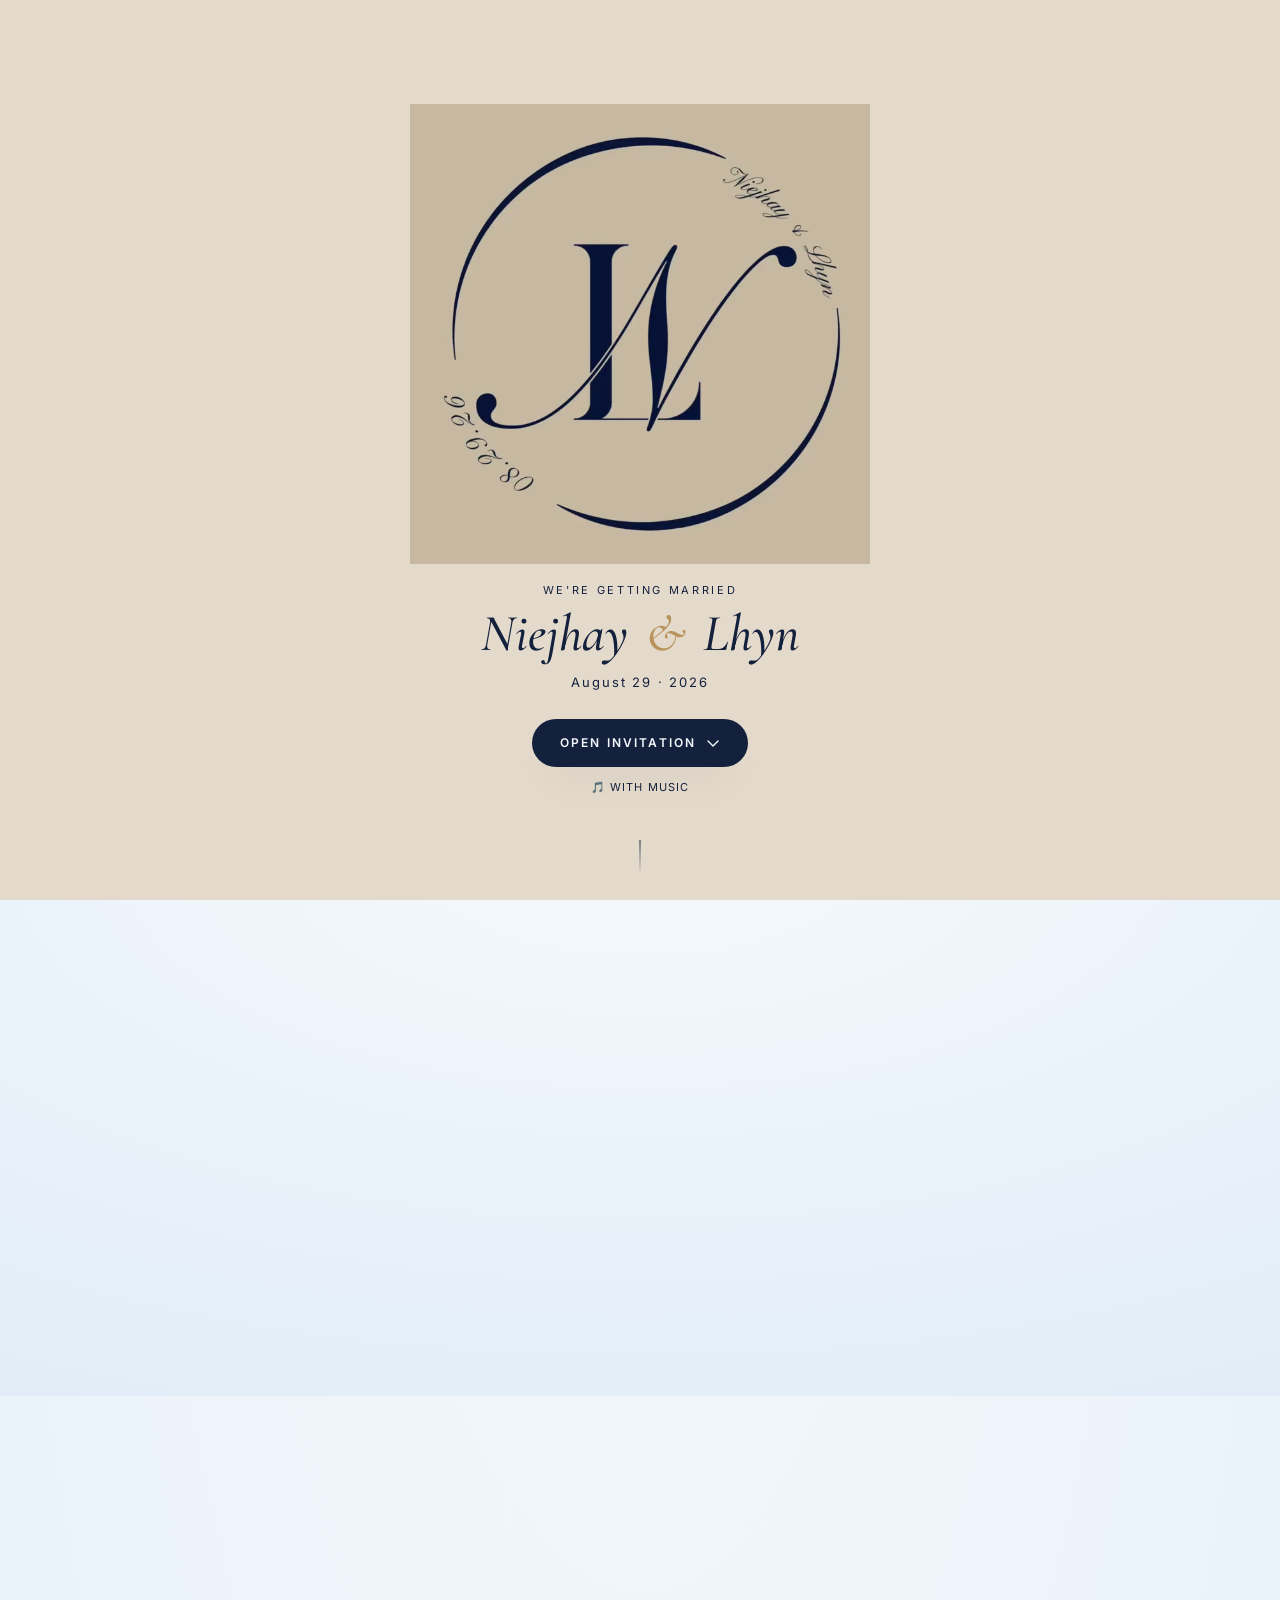
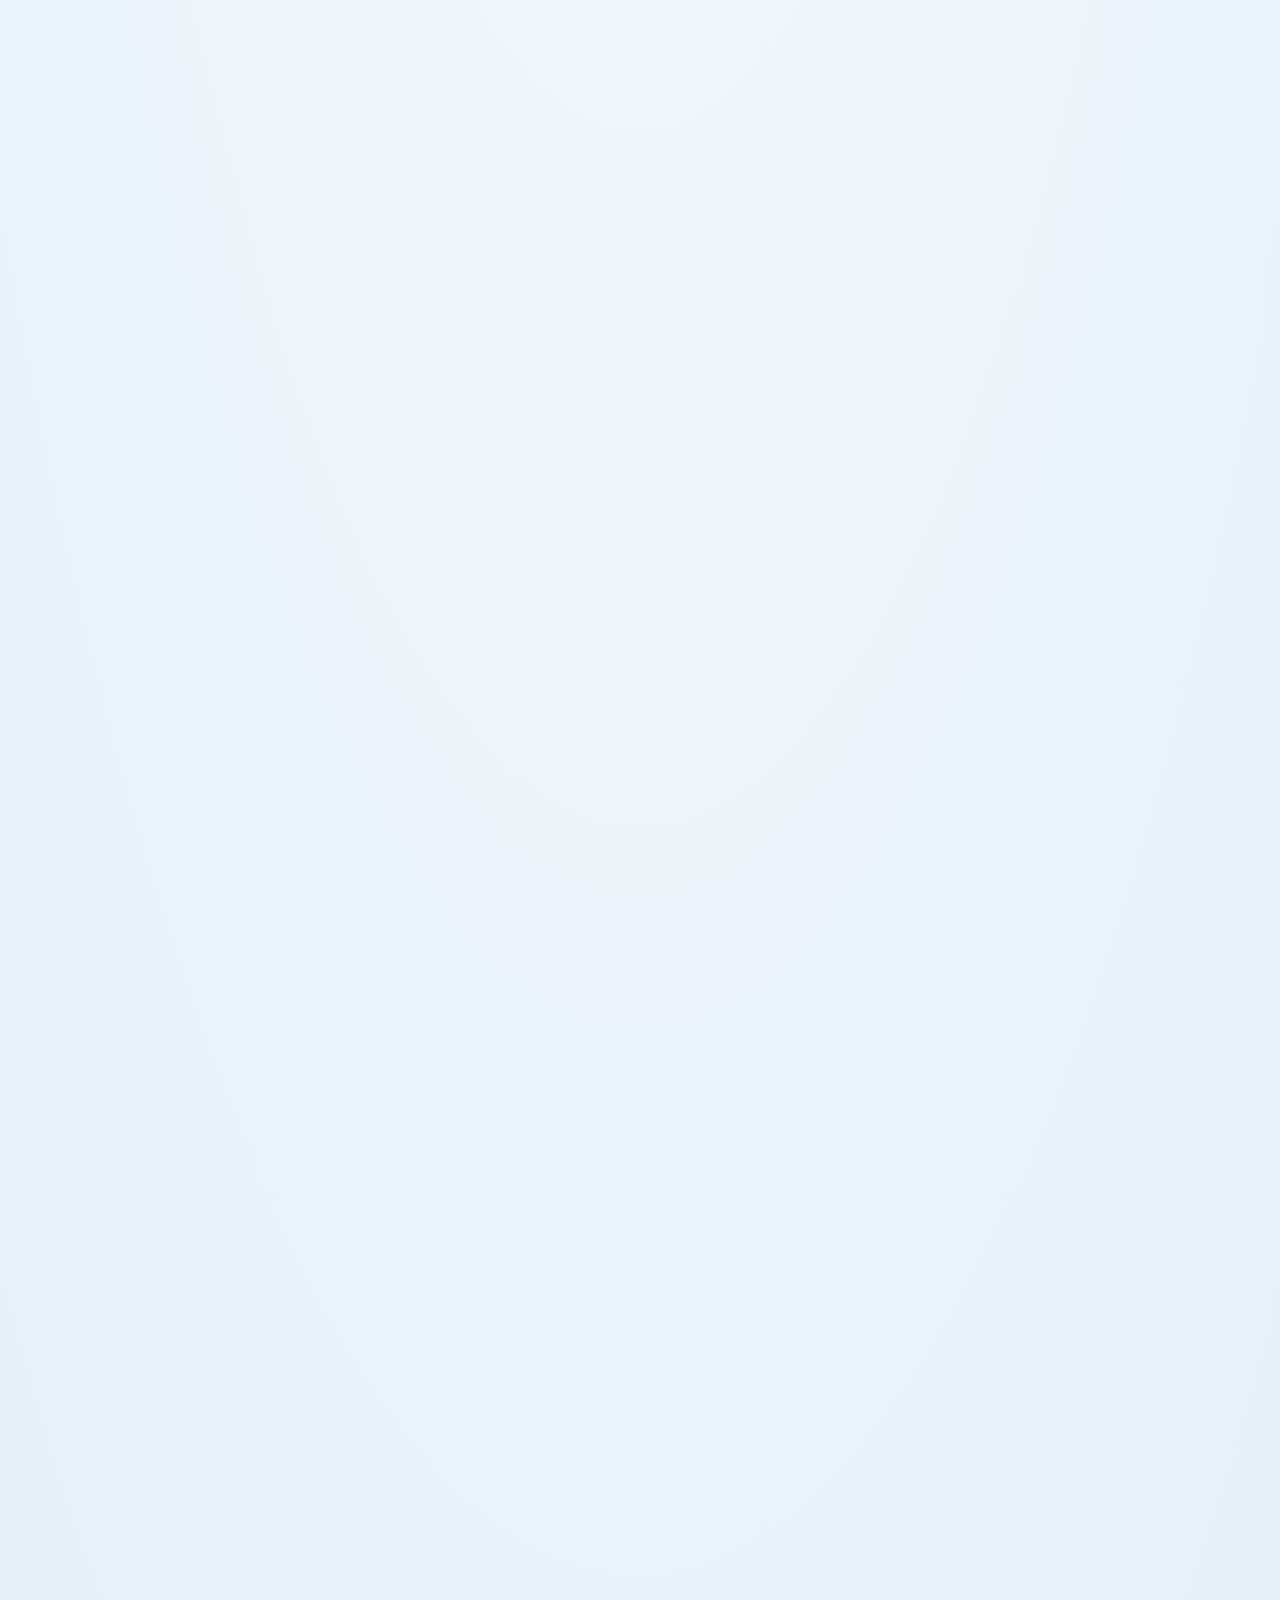
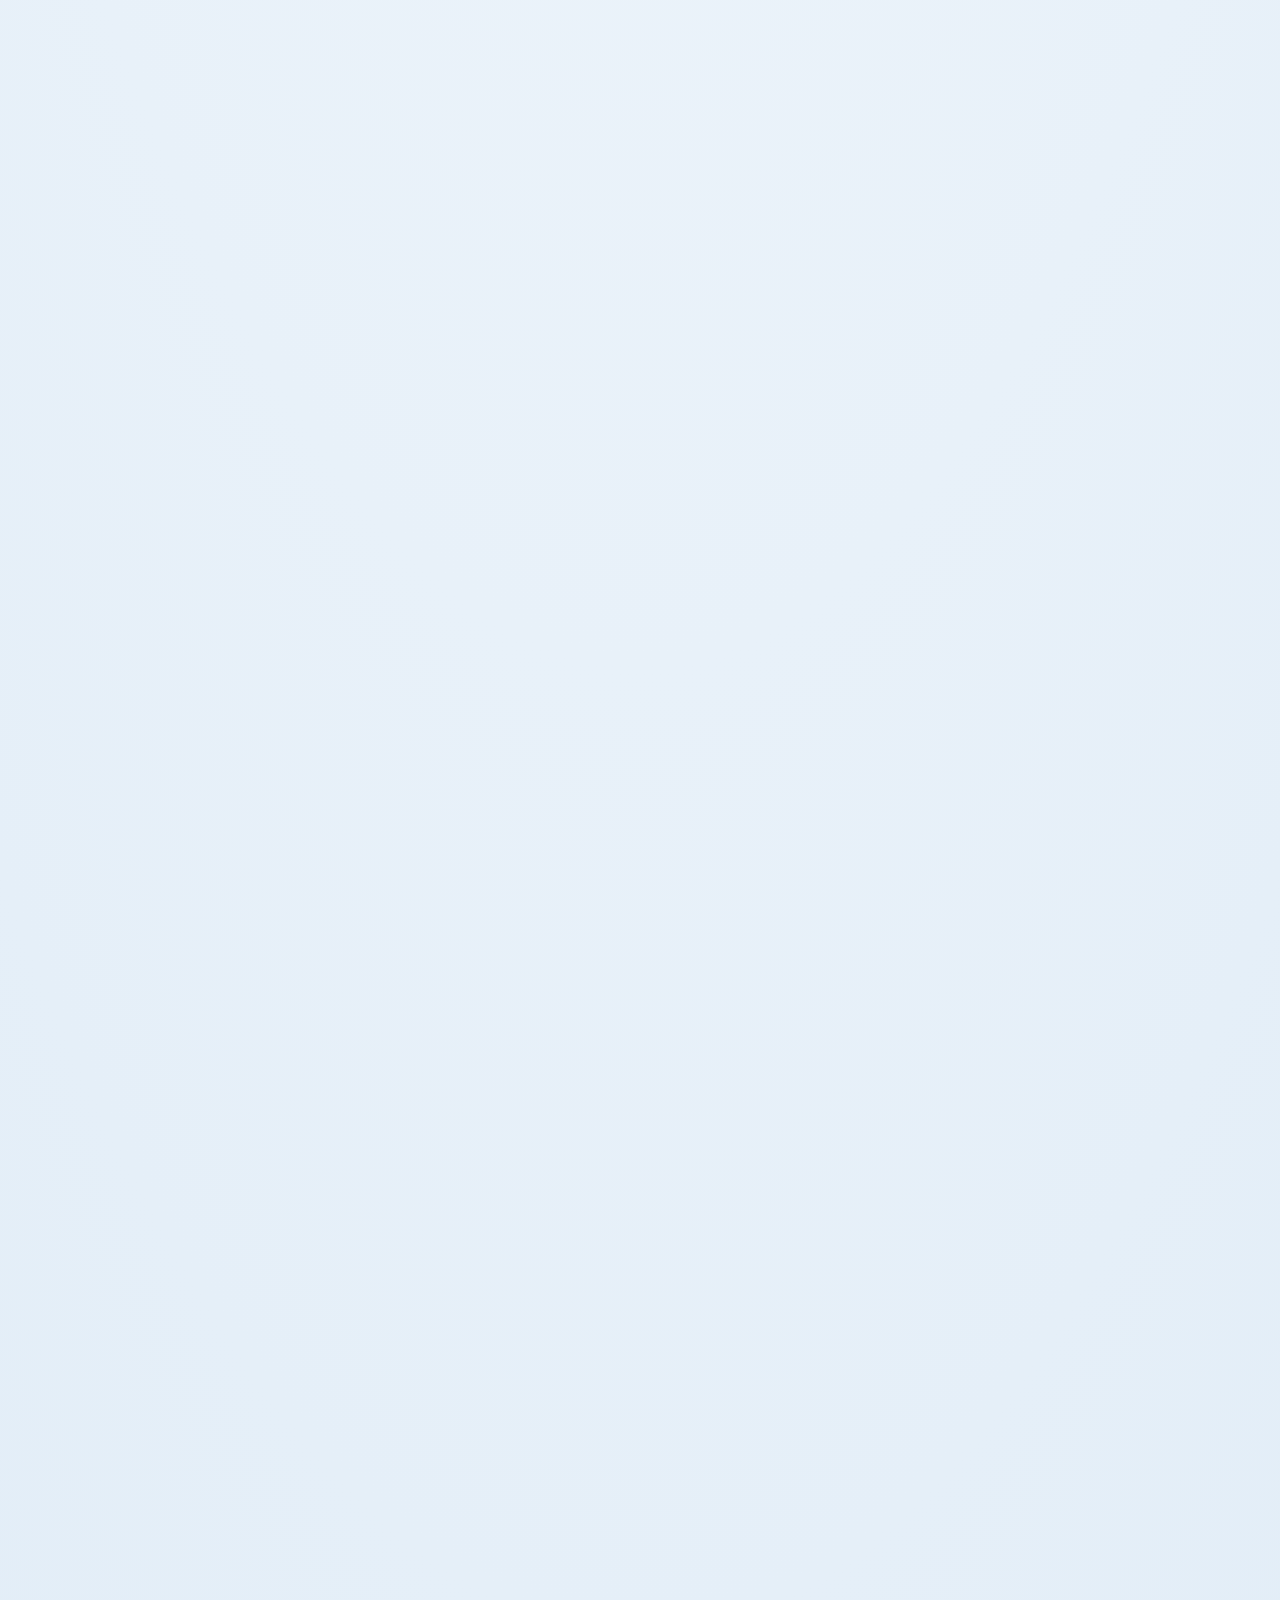
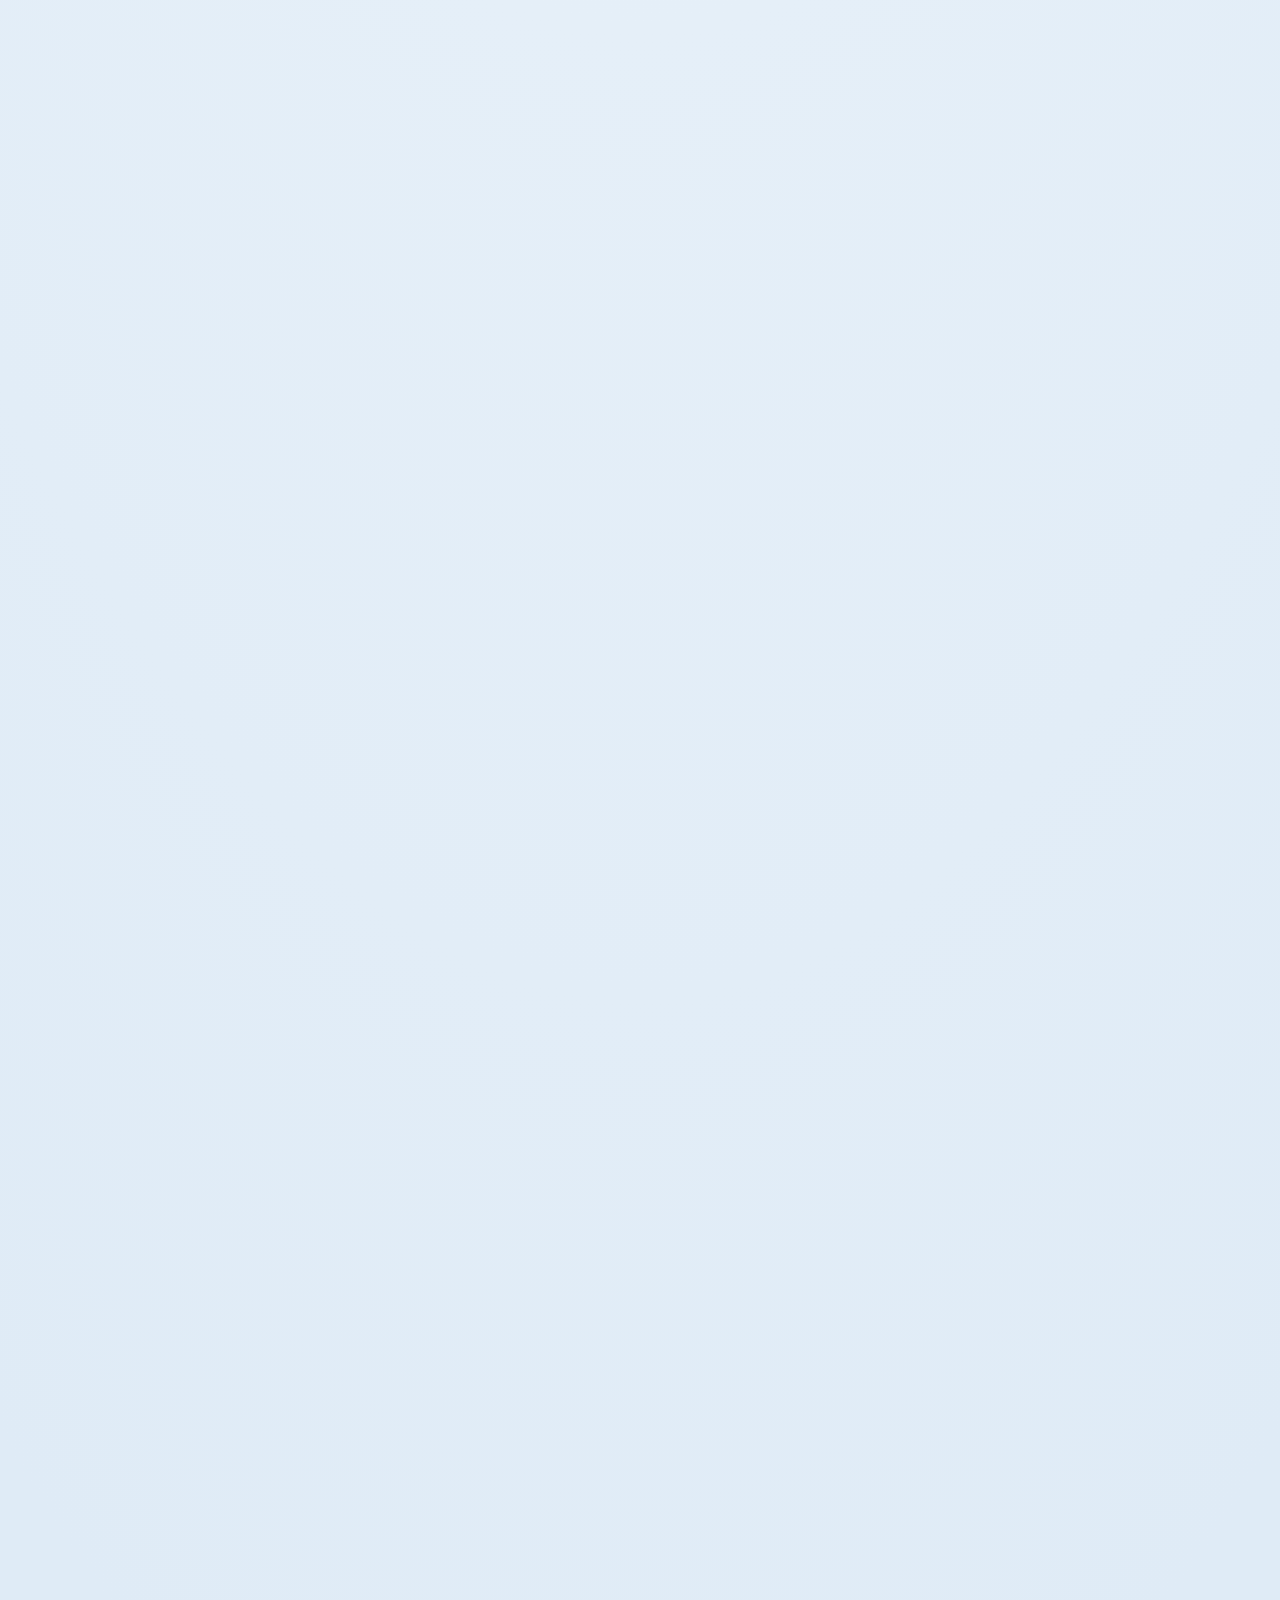
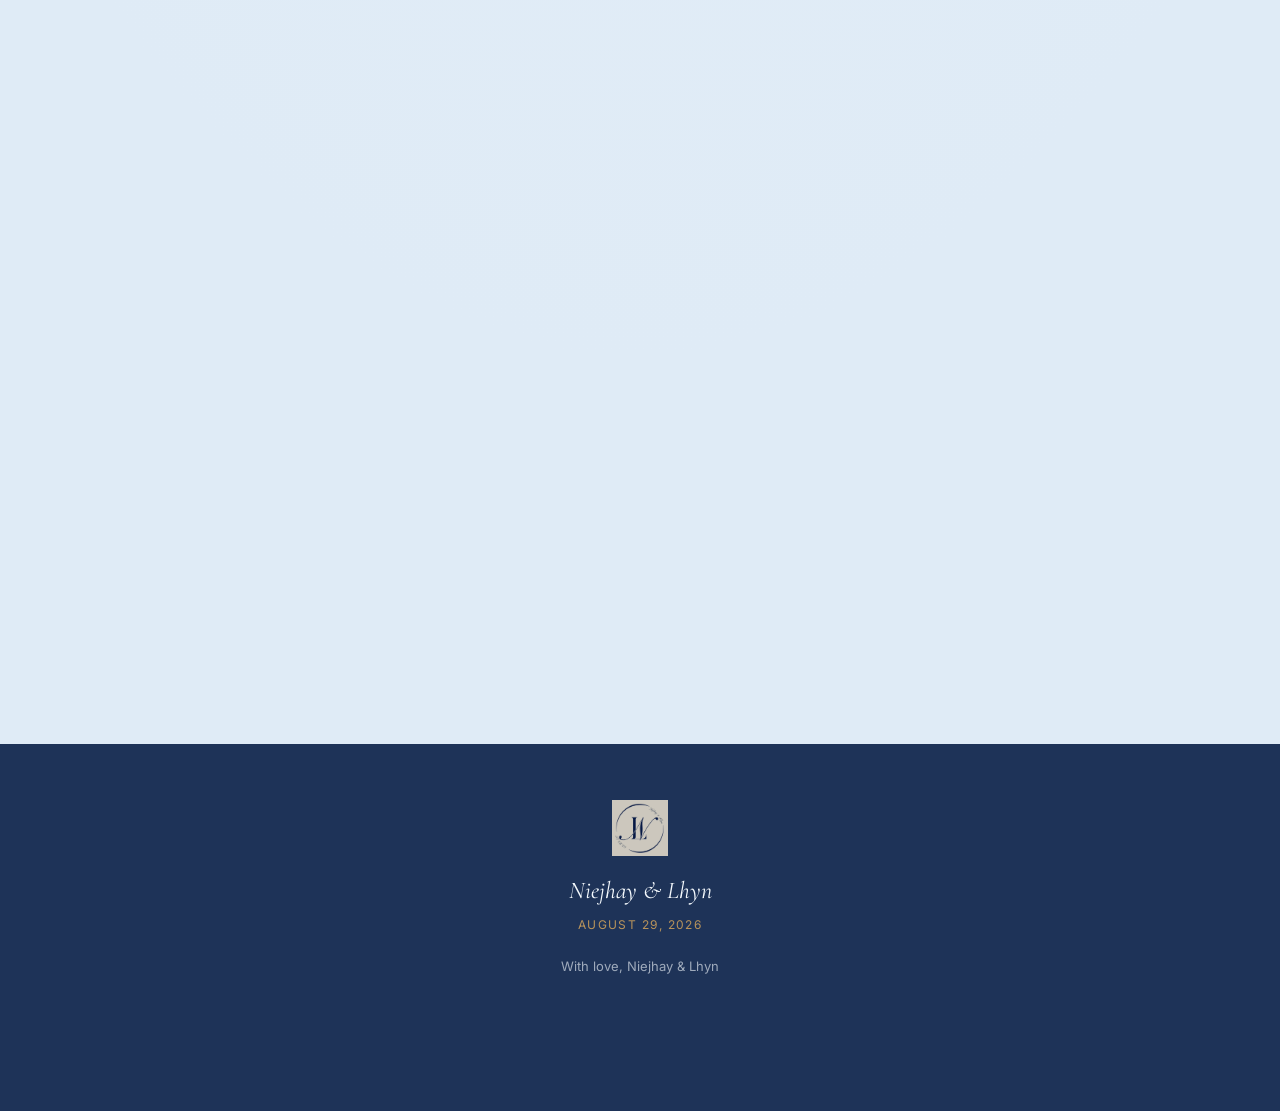
==== assets/index.html @ 785ad7b6 "Add files via upload" ====
<!DOCTYPE html>
<html lang="en">
<head>
<meta charset="UTF-8">
<meta name="viewport" content="width=device-width, initial-scale=1.0, viewport-fit=cover">
<title>Niejhay &amp; Lhyn | Wedding Invitation</title>
<meta name="description" content="Join Niejhay & Lhyn as they celebrate their wedding on August 29, 2026.">

<!-- Open Graph -->
<meta property="og:title" content="Niejhay & Lhyn | Wedding Invitation">
<meta property="og:description" content="Join Niejhay & Lhyn as they celebrate their wedding on August 29, 2026.">
<meta property="og:type" content="website">
<meta property="og:image" content="assets/couple-photo.jpg">
<meta name="theme-color" content="#14213D">

<link rel="preconnect" href="https://fonts.googleapis.com">
<link rel="preconnect" href="https://fonts.gstatic.com" crossorigin>
<link href="https://fonts.googleapis.com/css2?family=Cormorant+Garamond:ital,wght@0,400;0,500;0,600;1,400;1,500&family=Inter:wght@400;500;600&display=swap" rel="stylesheet">

<link rel="stylesheet" href="style.css">
</head>
<body>

<!-- ===================== SKIP LINK ===================== -->
<a class="skip-link" href="#invitation">Skip to invitation</a>

<!-- ===================== SCREEN 1 — CINEMATIC OPENING ===================== -->
<section id="opening" class="opening" aria-label="Wedding invitation opening">
  <div class="opening__stage">
    <video
      class="opening__video"
      autoplay
      muted
      loop
      playsinline
      preload="metadata"
      poster="assets/poster.jpg"
      aria-hidden="true">
      <source src="assets/wedding-video.mp4" type="video/mp4">
    </video>
  </div>

  <div class="opening__overlay">
    <p class="opening__eyebrow reveal-1">We're Getting Married</p>
    <h1 class="opening__names reveal-2">Niejhay <span class="amp">&amp;</span> Lhyn</h1>
    <p class="opening__date reveal-3">August 29 · 2026</p>

    <button id="openBtn" class="opening__btn" type="button">
      <span>Open Invitation</span>
      <svg width="14" height="14" viewBox="0 0 14 14" fill="none" aria-hidden="true"><path d="M2 5L7 10L12 5" stroke="currentColor" stroke-width="1.4" stroke-linecap="round" stroke-linejoin="round"/></svg>
    </button>
    <p class="opening__sound-note">🎵 with music</p>
  </div>

  <div class="opening__hint" aria-hidden="true">
    <span></span>
  </div>
</section>

<!-- ===================== BACKGROUND MUSIC ===================== -->
<audio id="bgMusic" loop preload="none">
  <source src="assets/background-music.mp3" type="audio/mpeg">
</audio>

<!-- ===================== MOBILE NAV ===================== -->
<header class="site-nav" id="siteNav">
  <a href="#top" class="site-nav__brand">
    <img src="assets/monogram.png" alt="" width="28" height="28">
    <span>N&nbsp;&amp;&nbsp;L</span>
  </a>

  <div class="site-nav__right">
    <button id="musicToggle" class="site-nav__music" type="button" aria-pressed="false" aria-label="Play background music">
      <svg class="icon-music-on" width="18" height="18" viewBox="0 0 24 24" fill="none" aria-hidden="true"><path d="M9 18V5l12-2v13" stroke="currentColor" stroke-width="1.6" stroke-linecap="round" stroke-linejoin="round"/><circle cx="6" cy="18" r="3" stroke="currentColor" stroke-width="1.6"/><circle cx="18" cy="16" r="3" stroke="currentColor" stroke-width="1.6"/></svg>
      <svg class="icon-music-off" width="18" height="18" viewBox="0 0 24 24" fill="none" aria-hidden="true"><path d="M9 18V5l12-2v13" stroke="currentColor" stroke-width="1.6" stroke-linecap="round" stroke-linejoin="round"/><circle cx="6" cy="18" r="3" stroke="currentColor" stroke-width="1.6"/><circle cx="18" cy="16" r="3" stroke="currentColor" stroke-width="1.6"/><line x1="3" y1="3" x2="21" y2="21" stroke="currentColor" stroke-width="1.6" stroke-linecap="round"/></svg>
    </button>

    <button id="menuBtn" class="site-nav__toggle" aria-expanded="false" aria-controls="navMenu" aria-label="Open menu">
      <span></span><span></span><span></span>
    </button>
  </div>

  <nav id="navMenu" class="site-nav__menu">
    <a href="#invitation" data-nav>Home</a>
    <a href="#story" data-nav>Our Story</a>
    <a href="#day" data-nav>The Day</a>
    <a href="#dresscode" data-nav>Dress Code</a>
    <a href="#rsvp" data-nav>RSVP</a>
  </nav>
</header>
<div id="navScrim" class="site-nav__scrim"></div>

<main id="top">

  <!-- ===================== SCREEN 2 — INVITATION HERO ===================== -->
  <section id="invitation" class="invite">
    <div class="invite__inner reveal-on-scroll">
      <p class="eyebrow">Together with our families</p>


      <div class="invite__parents">
        <p class="invite__parents-label">With the blessing of our parents</p>
        <p class="invite__parents-names">Mr. Leonardo B. Lintag &amp; Mrs. Carmelita A. Lintag</p>
        <p class="invite__parents-names">Mr. Oscar P. Manalansan ✞ &amp; Mrs. Florencia C. Manalansan</p>
      </div>

            <p class="invite__line">We joyfully invite you to celebrate our wedding</p>

      
      <div class="arc-divider" aria-hidden="true">
        <svg viewBox="0 0 200 40" preserveAspectRatio="none"><path d="M0 2 C 50 40, 150 40, 200 2" /></svg>
      </div>

      <p class="invite__date">August 29, 2026</p>
      <p class="invite__time">9:00 in the morning</p>
    </div>
  </section>

  <!-- ===================== SCREEN 3 — COUPLE PHOTO ===================== -->
  <section class="photo-section reveal-on-scroll">
    <figure class="photo-frame">
      <img src="assets/couple-photo.jpg" alt="Niejhay and Lhyn, the bride and groom, smiling together" loading="eager" width="1024" height="1025">
    </figure>
  </section>

  <!-- ===================== SCREEN 4 — COUNTDOWN ===================== -->
  <section class="countdown reveal-on-scroll" aria-label="Countdown to the wedding">
    <p class="eyebrow eyebrow--light">Counting Down to Forever</p>
    <div id="countdown" class="countdown__grid">
      <div class="countdown__cell"><span id="cd-days">00</span><small>Days</small></div>
      <div class="countdown__cell"><span id="cd-hours">00</span><small>Hours</small></div>
      <div class="countdown__cell"><span id="cd-mins">00</span><small>Minutes</small></div>
      <div class="countdown__cell"><span id="cd-secs">00</span><small>Seconds</small></div>
    </div>
    <p id="cd-today" class="countdown__today" hidden>Today is the day!</p>
  </section>

  <!-- ===================== THE DAY ===================== -->
  <section id="day" class="day reveal-on-scroll">
    <p class="eyebrow">The Day</p>
    <h2 class="section-title">Where to Be</h2>

    <div class="day__cards">
      <article class="day__card">
        <span class="day__tag">Wedding Ceremony</span>
        <p class="day__time">9 O'clock in the morning</p>
        <h3>Minor Basilica and Shrine Parish of Our Lady of the Rosary of Orani</h3>
        <p class="day__place">Orani, Bataan, Philippines</p>
        <a class="btn btn--outline" href="https://www.google.com/maps/search/?api=1&query=Minor+Basilica+and+Shrine+Parish+of+Our+Lady+of+the+Rosary+of+Orani%2C+Orani%2C+Bataan%2C+Philippines" target="_blank" rel="noopener">
          Get Directions
        </a>
      </article>

      <div class="day__connector" aria-hidden="true"><span></span></div>

      <article class="day__card">
        <span class="day__tag">Reception</span>
        <p class="day__time">Following the Ceremony</p>
        <h3>Coastal Grove Clubhouse</h3>
        <p class="day__place">Kaparangan, Orani, Bataan, Philippines</p>
        <a class="btn btn--outline" href="https://www.google.com/maps/search/?api=1&query=Clubhouse+Coastal+Grove%2C+Kaparangan%2C+Orani%2C+Bataan%2C+Philippines" target="_blank" rel="noopener">
          Get Directions
        </a>
      </article>
    </div>
  </section>

  <!-- ===================== SNAP & SHARE ===================== -->
  <section id="snapshare" class="snapshare reveal-on-scroll">
    <p class="eyebrow">Snap &amp; Share</p>
    <h2 class="section-title">Capture the Moment</h2>
    <p class="snapshare__note">Got a great shot of the celebration? Upload it straight to our shared gallery, or share it on your own feed — just tag it so we can find it too.</p>

    <p class="snapshare__hashtag">
      <span id="weddingHashtag">#NiejhayAndLhynWedding2026</span>
      <button type="button" id="copyHashtagBtn" class="btn btn--outline-dark btn--small">Copy</button>
    </p>

    <div class="snapshare__box" data-endpoint="YOUR_FORM_ENDPOINT_HERE">
      <input type="file" id="snapFile" name="snapFile" accept="image/*" capture="environment" hidden>
      <label for="snapFile" class="btn btn--outline-dark snapshare__pick">Take or Choose a Photo</label>

      <div id="snapPreviewWrap" class="snapshare__preview" hidden>
        <img id="snapPreview" alt="Preview of your selected photo">
      </div>

      <div class="snapshare__actions">
        <button type="button" id="snapUploadBtn" class="btn btn--gold" disabled>Upload to Our Gallery</button>
        <button type="button" id="snapShareBtn" class="btn btn--outline-dark" disabled>Share to Facebook / Instagram</button>
      </div>

      <p id="snapStatus" class="snapshare__status" role="status" aria-live="polite"></p>
      <p class="snapshare__fineprint">Sharing opens your phone's share menu so you can post directly to Instagram, Facebook, or Messages with our hashtag pre-filled.</p>
    </div>
  </section>


  <!-- ===================== OUR STORY ===================== -->
  <section id="story" class="story reveal-on-scroll">
    <p class="eyebrow">Our Story</p>
    <h2 class="section-title">A Love Story</h2>

    <div class="story__list">
      <div class="story__item">
        <h3>Where It All Began</h3>
        <p>This story sparked from one typical, "Hello, Ma'am" in 2022 which slowly flourished into a long distance friendship until the onset of Brigada Eskwela 2023 when he asked, "Ano bang kailangan mo sa classroom?"</p>
        <p>That simple one liner unfolded a love story that thrived across miles between Niejhay and Lhyn, which led to this very special celebration of two different individuals, finding their way to becoming one.</p>
      </div>
      <div class="story__item">
        <h3>The Journey</h3>
        <p>Being miles apart from each other, Niejhay and Lhyn proved the saying "Absence makes the heart grow fonder" as they faced the days that turned into years without being physically together.</p>
        <p>Instead of holding each other's hand, they held onto phones that kept their hearts connected. They celebrated milestones, birthdays, and anniversaries through screens, comforted each other through calls, and shared their dreams through late-night conversations.</p>
        <p>There were days when distance felt heavier than usual, yet they found ways to make it feel a little smaller. Niejhay and Lhyn's love was built not on the convenience of being together, but on patience, faith, trust, understanding, and commitment to stay in love across the miles.</p>
      </div>
      <div class="story__item">
        <h3>Forever Starts Here</h3>
        <p>And after years of waiting, their journey now leads to the moment when "I miss you" turns to "I do."</p>
      </div>
    </div>
  </section>

  <!-- ===================== ENTOURAGE ===================== -->
  <section id="entourage" class="entourage reveal-on-scroll">
    <p class="eyebrow">Lintag – Manalansan Nuptials</p>
    <h2 class="section-title">Our Entourage</h2>

    <details class="entourage__details">
      <summary>View the full entourage</summary>

      <div class="entourage__cards">
        <img src="assets/entourage-1.jpg" alt="Entourage list, page 1: Officiating Priest, Principal Sponsors, Best Man, and Maid of Honor" loading="lazy" width="1429" height="2000">
        <img src="assets/entourage-2.jpg" alt="Entourage list, page 2: Secondary Sponsors, Groomsmen and Bridesmaid, Flower Girls, Ring/Coin/Bible Bearer, and Banner Bearers" loading="lazy" width="1429" height="2000">
      </div>
    </details>
  </section>

  <!-- ===================== GALLERY ===================== -->
  <section id="gallery" class="gallery reveal-on-scroll">
    <p class="eyebrow">Moments We Cherish</p>
    <h2 class="section-title">A Glimpse of Us</h2>
    <div id="galleryGrid" class="gallery__grid"></div>
  </section>

    <!-- ===================== DRESS CODE ===================== -->
  <section id="dresscode" class="dresscode reveal-on-scroll">
    <p class="eyebrow eyebrow--light">Dress Code</p>
    <div class="dresscode__swatch" style="--swatch:#0A1F3D" aria-hidden="true"></div>
    <h2 class="section-title section-title--light">Midnight Blue</h2>
    <p class="dresscode__note">We kindly invite our guests to dress in Midnight Blue.</p>
  </section>

  <!-- ===================== RSVP ===================== -->
  <section id="rsvp" class="rsvp reveal-on-scroll">
    <p class="eyebrow eyebrow--light">RSVP</p>
    <h2 class="section-title section-title--light">Join Our Celebration</h2>
    <p class="rsvp__note">We would be honored to celebrate this special day with you. Kindly respond by <strong>August 1, 2026</strong>.</p>

    <form id="rsvpForm" class="rsvp__form" data-endpoint="https://script.google.com/macros/s/AKfycby-TQHyM-8qvkkJQVbPpMEMi5qSR6QJcga-lsAqC12jmJh33FX3-Oh2INZt3fzkDX3a/exec">
      <input type="hidden" name="formType" value="rsvp">

      <label for="rsvpName">Full Name</label>
      <input type="text" id="rsvpName" name="rsvpName" autocomplete="name" required>

      <fieldset class="rsvp__field">
        <legend>Will you be attending?</legend>
        <label class="rsvp__radio">
          <input type="radio" name="rsvpAttending" value="Joyfully Accepts" required>
          <span>Joyfully accepts</span>
        </label>
        <label class="rsvp__radio">
          <input type="radio" name="rsvpAttending" value="Regretfully Declines" required>
          <span>Regretfully declines</span>
        </label>
      </fieldset>

      <label for="rsvpGuests">Number of Guests (including yourself)</label>
      <input type="number" id="rsvpGuests" name="rsvpGuests" min="0" max="10" step="1" value="1" inputmode="numeric">

      <label for="rsvpContact">Email or Mobile Number</label>
      <input type="text" id="rsvpContact" name="rsvpContact" autocomplete="email" placeholder="So we can reach you if needed">

      <label for="rsvpMessage">Message for the Couple (optional)</label>
      <textarea id="rsvpMessage" name="rsvpMessage" rows="3"></textarea>

      <button type="submit" class="btn btn--gold">Send RSVP</button>
      <p id="rsvpStatus" class="rsvp__status" role="status" aria-live="polite"></p>
    </form>
  </section>


</main>

<!-- ===================== FOOTER ===================== -->
<footer class="site-footer">
  <img src="assets/monogram.png" alt="" width="56" height="56" class="site-footer__mark">
  <p class="site-footer__names">Niejhay &amp; Lhyn</p>
  <p class="site-footer__date">August 29, 2026</p>
  <p class="site-footer__sign">With love, Niejhay &amp; Lhyn</p>
</footer>

<!-- ===================== BOTTOM ACTION BAR ===================== -->
<nav class="action-bar" aria-label="Quick actions">
  <a href="#rsvp" class="action-bar__btn action-bar__btn--fill">RSVP</a>
  <a href="#day" class="action-bar__btn">Directions</a>
</nav>

<!-- ===================== PHOTO LIGHTBOX ===================== -->
<div id="lightbox" class="lightbox" hidden>
  <button id="lightboxClose" class="lightbox__close" type="button" aria-label="Close photo">
    <svg width="18" height="18" viewBox="0 0 18 18" fill="none" aria-hidden="true"><path d="M2 2L16 16M16 2L2 16" stroke="currentColor" stroke-width="1.6" stroke-linecap="round"/></svg>
  </button>
  <img id="lightboxImg" src="" alt="">
</div>

<script src="script.js"></script>
</body>
</html>
---- assets/style.css ----
/* =========================================================
   Niejhay & Lhyn — Wedding Invitation
   Mobile-first stylesheet
   ========================================================= */

:root{
  /* ---- Color tokens ---- */
  --ink:        #14213D;   /* deep midnight navy — structure, headings */
  --ink-2:      #1E3358;   /* slightly lighter navy — buttons, accents */
  --paper:      #F4F9FD;   /* soft powder-blue page background, echoes the invitation card watercolor */
  --paper-wash: #DFEBF6;   /* deeper edge tone for the same watercolor gradient */
  --sand:       #DCE9F6;   /* soft powder blue — alternating section tint */
  --gold:       #B8935B;   /* muted champagne accent */
  --charcoal:   #2A2A28;   /* body text */
  --rule:       rgba(20,33,61,0.16);
  --paper-90:   rgba(244,249,253,0.92);

  /* ---- Type ---- */
  --serif: "Cormorant Garamond", "Times New Roman", serif;
  --sans:  "Inter", -apple-system, BlinkMacSystemFont, "Segoe UI", sans-serif;

  /* ---- Spacing ---- */
  --pad: 22px;
  --section-y: 76px;

  --radius: 2px;
  --shadow-soft: 0 18px 40px -22px rgba(20,33,61,0.35);
}

@media (min-width: 480px){
  :root{ --pad: 28px; }
}
@media (min-width: 768px){
  :root{ --pad: 40px; --section-y: 108px; }
}

*, *::before, *::after{ box-sizing: border-box; }

html{
  scroll-behavior: smooth;
  -webkit-text-size-adjust: 100%;
}
@media (prefers-reduced-motion: reduce){
  html{ scroll-behavior: auto; }
}

body{
  margin: 0;
  background: radial-gradient(130% 90% at 50% 0%, var(--paper) 0%, var(--paper-wash) 100%);
  color: var(--charcoal);
  font-family: var(--sans);
  font-size: 16px;
  line-height: 1.6;
  overflow-x: hidden;
  -webkit-font-smoothing: antialiased;
}

img{ max-width: 100%; display: block; }

a{ color: inherit; text-decoration: none; }

.skip-link{
  position: absolute;
  left: -999px;
  top: 0;
  background: var(--ink);
  color: #fff;
  padding: 12px 18px;
  z-index: 999;
}
.skip-link:focus{ left: 12px; top: 12px; }

:focus-visible{
  outline: 2px solid var(--gold);
  outline-offset: 3px;
}

.eyebrow{
  font-family: var(--sans);
  font-size: 12px;
  letter-spacing: 0.22em;
  text-transform: uppercase;
  color: var(--gold);
  font-weight: 600;
  margin: 0 0 10px;
  text-align: center;
}
.eyebrow--light{ color: var(--gold); }

.section-title{
  font-family: var(--serif);
  font-weight: 500;
  font-size: clamp(28px, 7vw, 38px);
  color: var(--ink);
  text-align: center;
  margin: 0 0 30px;
}
.section-title--light{ color: var(--paper); }

.arc-divider{
  width: 120px;
  margin: 22px auto;
  color: var(--gold);
  opacity: 0.8;
}
.arc-divider svg{ width: 100%; height: 20px; display: block; }
.arc-divider path{ fill: none; stroke: currentColor; stroke-width: 1.4; }

/* =========================================================
   Buttons
   ========================================================= */
.btn{
  display: inline-flex;
  align-items: center;
  justify-content: center;
  min-height: 48px;
  padding: 0 26px;
  font-family: var(--sans);
  font-size: 13px;
  font-weight: 600;
  letter-spacing: 0.12em;
  text-transform: uppercase;
  border-radius: var(--radius);
  border: 1px solid transparent;
  cursor: pointer;
  transition: transform 0.25s ease, background-color 0.25s ease, color 0.25s ease, border-color .25s ease;
}
.btn:active{ transform: scale(0.98); }

.btn--outline{
  border-color: var(--ink);
  color: var(--ink);
  background: transparent;
}
.btn--outline:hover{ background: var(--ink); color: #fff; }

.btn--outline-dark{
  border-color: var(--ink);
  color: var(--ink);
  background: transparent;
  width: 100%;
}
.btn--outline-dark:hover{ background: var(--ink); color: #fff; }

.btn--gold{
  background: var(--gold);
  color: #fff;
  border-color: var(--gold);
  padding: 0 40px;
  font-size: 14px;
}
.btn--gold:hover{ background: #A47F49; }

/* =========================================================
   Reveal-on-scroll (respects reduced motion)
   ========================================================= */
.reveal-on-scroll{
  opacity: 0;
  transform: translateY(18px);
  transition: opacity 0.9s ease, transform 0.9s ease;
}
.reveal-on-scroll.is-visible{
  opacity: 1;
  transform: translateY(0);
}
@media (prefers-reduced-motion: reduce){
  .reveal-on-scroll{ opacity: 1; transform: none; transition: none; }
}

.reveal-1,.reveal-2,.reveal-3,.reveal-4{
  opacity: 0;
  transform: translateY(14px);
  animation: revealUp 0.9s ease forwards;
}
.reveal-1{ animation-delay: 0.3s; }
.reveal-2{ animation-delay: 0.55s; }
.reveal-3{ animation-delay: 0.8s; }
.reveal-4{ animation-delay: 1.05s; }
@keyframes revealUp{
  to{ opacity: 1; transform: translateY(0); }
}
@media (prefers-reduced-motion: reduce){
  .reveal-1,.reveal-2,.reveal-3,.reveal-4{ animation: none; opacity: 1; transform: none; }
}

/* =========================================================
   SCREEN 1 — Opening
   ========================================================= */
.opening{
  position: relative;
  height: 100svh;
  min-height: 560px;
  width: 100%;
  background: #E3DACB; /* matches the monogram film backdrop exactly */
  display: flex;
  flex-direction: column;
  align-items: center;
  justify-content: center;
  gap: clamp(6px, 2vh, 18px);
  padding: 18px 24px;
  overflow: hidden;
}

.opening__stage{
  flex: 0 1 auto;
  display: flex;
  align-items: center;
  justify-content: center;
  width: min(92vw, 62svh, 560px);
  aspect-ratio: 1 / 1;
  overflow: hidden;
}

.opening__video{
  width: 100%;
  height: 100%;
  object-fit: cover;
  /* The monogram graphic itself sits ~3% left of true-center inside the
     source video frame; shifting object-position compensates so it reads
     as centered inside the square stage. Re-tune this if the video file
     is ever replaced. */
  object-position: 42% center;
  mix-blend-mode: multiply;
}

.opening__overlay{
  position: relative;
  z-index: 2;
  text-align: center;
  pointer-events: none;
  flex: 0 0 auto;
}
.opening__overlay > *{ pointer-events: auto; }

.opening__eyebrow{
  font-family: var(--sans);
  font-size: 11px;
  letter-spacing: 0.24em;
  text-transform: uppercase;
  color: var(--ink);
  opacity: 0.75;
  margin: 0 0 8px;
}

.opening__names{
  font-family: var(--serif);
  font-style: italic;
  font-weight: 500;
  font-size: clamp(34px, 11vw, 52px);
  color: var(--ink);
  margin: 0;
  line-height: 1.05;
}
.opening__names .amp{ color: var(--gold); padding: 0 6px; }

.opening__date{
  margin: 10px 0 26px;
  font-family: var(--sans);
  font-size: 13px;
  letter-spacing: 0.14em;
  color: var(--ink);
  opacity: 0.8;
}

.opening__btn{
  display: inline-flex;
  align-items: center;
  gap: 10px;
  min-height: 48px;
  padding: 0 28px;
  background: var(--ink);
  color: var(--paper);
  border: none;
  border-radius: 999px;
  font-family: var(--sans);
  font-size: 12px;
  font-weight: 600;
  letter-spacing: 0.18em;
  text-transform: uppercase;
  cursor: pointer;
  box-shadow: var(--shadow-soft);
  opacity: 0;
  transform: translateY(14px);
  animation:
    revealUp 0.9s ease 1.05s forwards,
    pulseBtn 2.6s ease-in-out 2s infinite;
}
.opening__btn svg{ transition: transform 0.3s ease; }
.opening__btn:hover svg{ transform: translateY(2px); }

.opening__sound-note{
  margin: 12px 0 0;
  font-size: 11px;
  letter-spacing: 0.1em;
  text-transform: uppercase;
  color: var(--ink);
  opacity: 0;
  animation: revealUp 0.9s ease 1.25s forwards;
}
@media (prefers-reduced-motion: reduce){
  .opening__sound-note{ animation: none; opacity: 0.7; }
}

@keyframes pulseBtn{
  0%, 100%{ box-shadow: 0 0 0 0 rgba(20,33,61,0.18); }
  50%{ box-shadow: 0 0 0 10px rgba(20,33,61,0); }
}
@media (prefers-reduced-motion: reduce){
  .opening__btn{ animation: none; opacity: 1; transform: none; }
}

@media (max-height: 700px){
  .opening__stage{ width: min(70vw, 48svh, 320px); }
  .opening__date{ margin: 6px 0 18px; }
}

.opening__hint{
  position: absolute;
  bottom: 26px;
  left: 50%;
  transform: translateX(-50%);
  z-index: 2;
}
.opening__hint span{
  display: block;
  width: 1px;
  height: 34px;
  background: linear-gradient(var(--ink), transparent);
  animation: hintMove 1.8s ease-in-out infinite;
}
@keyframes hintMove{
  0%{ opacity: 0; transform: translateY(-6px); }
  50%{ opacity: 1; }
  100%{ opacity: 0; transform: translateY(10px); }
}
@media (prefers-reduced-motion: reduce){
  .opening__hint{ display: none; }
}

/* =========================================================
   NAV
   ========================================================= */
.site-nav{
  position: fixed;
  top: 0; left: 0; right: 0;
  z-index: 60;
  display: flex;
  align-items: center;
  justify-content: space-between;
  padding: 14px var(--pad);
  background: var(--paper-90);
  backdrop-filter: blur(8px);
  border-bottom: 1px solid transparent;
  transition: border-color 0.3s ease, box-shadow 0.3s ease;
  transform: translateY(-100%);
  transition: transform 0.4s ease, border-color 0.3s ease;
}
.site-nav.is-shown{ transform: translateY(0); }
.site-nav.is-scrolled{ border-color: var(--rule); box-shadow: 0 6px 24px -18px rgba(0,0,0,0.3); }

.site-nav__brand{
  display: flex;
  align-items: center;
  gap: 8px;
  font-family: var(--serif);
  font-size: 15px;
  letter-spacing: 0.06em;
  color: var(--ink);
}
.site-nav__brand img{ width: 26px; height: 26px; object-fit: contain; }

.site-nav__right{
  display: flex;
  align-items: center;
  gap: 2px;
}

.site-nav__music{
  width: 40px;
  height: 40px;
  display: flex;
  align-items: center;
  justify-content: center;
  background: none;
  border: none;
  color: var(--ink);
  cursor: pointer;
}
.site-nav__music .icon-music-on{ display: none; }
.site-nav__music[aria-pressed="true"] .icon-music-on{ display: block; }
.site-nav__music[aria-pressed="true"] .icon-music-off{ display: none; }

.site-nav__toggle{
  width: 44px;
  height: 44px;
  display: flex;
  flex-direction: column;
  align-items: center;
  justify-content: center;
  gap: 5px;
  background: none;
  border: none;
  cursor: pointer;
}
.site-nav__toggle span{
  width: 20px;
  height: 1.4px;
  background: var(--ink);
  transition: transform 0.3s ease, opacity 0.3s ease;
}
.site-nav__toggle[aria-expanded="true"] span:nth-child(1){ transform: translateY(6.4px) rotate(45deg); }
.site-nav__toggle[aria-expanded="true"] span:nth-child(2){ opacity: 0; }
.site-nav__toggle[aria-expanded="true"] span:nth-child(3){ transform: translateY(-6.4px) rotate(-45deg); }

.site-nav__menu{
  position: fixed;
  top: 0;
  right: 0;
  height: 100svh;
  width: min(78vw, 320px);
  background: var(--ink);
  display: flex;
  flex-direction: column;
  gap: 4px;
  padding: 100px 32px 32px;
  transform: translateX(100%);
  transition: transform 0.4s cubic-bezier(.4,0,.2,1);
  z-index: 61;
}
.site-nav__menu.is-open{ transform: translateX(0); }

.site-nav__menu a{
  font-family: var(--serif);
  font-size: 22px;
  color: var(--paper);
  padding: 14px 0;
  border-bottom: 1px solid rgba(250,247,241,0.12);
  min-height: 44px;
  display: flex;
  align-items: center;
}

.site-nav__scrim{
  position: fixed;
  inset: 0;
  background: rgba(20,33,61,0.4);
  z-index: 59;
  opacity: 0;
  pointer-events: none;
  transition: opacity 0.3s ease;
}
.site-nav__scrim.is-open{ opacity: 1; pointer-events: auto; }

/* =========================================================
   INVITATION HERO
   ========================================================= */
.invite{
  padding: calc(var(--section-y) + 20px) var(--pad) var(--section-y);
  background: radial-gradient(120% 140% at 50% -10%, var(--paper) 0%, var(--paper-wash) 100%);
  text-align: center;
}
.invite__inner{ max-width: 560px; margin: 0 auto; }

.invite__names{
  display: flex;
  flex-direction: column;
  align-items: center;
  gap: 4px;
  margin: 6px 0 20px;
}
.invite__names h2{
  font-family: var(--serif);
  font-weight: 500;
  font-size: clamp(30px, 8.5vw, 44px);
  color: var(--ink);
  margin: 0;
  line-height: 1.15;
}
.invite__amp{
  font-family: var(--serif);
  font-style: italic;
  font-size: 22px;
  color: var(--gold);
  margin: 2px 0;
}

.invite__line{
  font-family: var(--serif);
  font-style: italic;
  font-size: 19px;
  color: var(--charcoal);
  margin: 0;
}

.invite__parents{
  margin: 20px 0 0;
}
.invite__parents-label{
  font-family: var(--sans);
  font-size: 11px;
  letter-spacing: 0.16em;
  text-transform: uppercase;
  color: var(--gold);
  margin: 0 0 8px;
}
.invite__parents-names{
  font-family: var(--serif);
  font-size: 15px;
  color: var(--charcoal);
  margin: 0 0 4px;
  line-height: 1.5;
}
.invite__parents-names:last-child{ margin-bottom: 0; }

.invite__date{
  font-family: var(--sans);
  font-size: 17px;
  font-weight: 600;
  letter-spacing: 0.08em;
  color: var(--ink);
  margin: 0 0 4px;
}
.invite__time{
  font-family: var(--sans);
  font-size: 13px;
  letter-spacing: 0.1em;
  text-transform: uppercase;
  color: var(--gold);
  margin: 0;
}

/* =========================================================
   COUPLE PHOTO
   ========================================================= */
.photo-section{
  padding: 0 var(--pad) var(--section-y);
  background: radial-gradient(120% 140% at 50% 110%, var(--paper) 0%, var(--paper-wash) 100%);
  display: flex;
  justify-content: center;
}
.photo-frame{
  margin: 0;
  width: 100%;
  max-width: 420px;
  border-radius: var(--radius);
  overflow: hidden;
  box-shadow: var(--shadow-soft);
  border: 1px solid var(--rule);
}
.photo-frame img{ width: 100%; height: auto; aspect-ratio: 1/1; object-fit: cover; }

/* =========================================================
   COUNTDOWN
   ========================================================= */
.countdown{
  background: var(--ink);
  padding: var(--section-y) var(--pad);
  text-align: center;
}
.countdown__grid{
  display: grid;
  grid-template-columns: repeat(4, 1fr);
  gap: 10px;
  max-width: 420px;
  margin: 0 auto;
}
.countdown__cell{
  background: rgba(250,247,241,0.06);
  border: 1px solid rgba(250,247,241,0.14);
  border-radius: var(--radius);
  padding: 16px 4px;
}
.countdown__cell span{
  display: block;
  font-family: var(--serif);
  font-size: clamp(26px, 7vw, 34px);
  color: var(--paper);
  font-weight: 500;
  line-height: 1;
}
.countdown__cell small{
  display: block;
  margin-top: 6px;
  font-size: 10px;
  letter-spacing: 0.14em;
  text-transform: uppercase;
  color: var(--gold);
}
.countdown__today{
  margin-top: 22px;
  font-family: var(--serif);
  font-style: italic;
  font-size: 22px;
  color: var(--gold);
}

/* =========================================================
   THE DAY
   ========================================================= */
.day{
  padding: var(--section-y) var(--pad);
  background: radial-gradient(120% 140% at 50% -10%, var(--paper) 0%, var(--paper-wash) 100%);
}
.day__cards{
  max-width: 480px;
  margin: 0 auto;
  display: flex;
  flex-direction: column;
}
.day__card{
  text-align: center;
  border: 1px solid var(--rule);
  border-radius: var(--radius);
  padding: 32px 24px;
  background: #fff;
}
.day__tag{
  display: inline-block;
  font-size: 11px;
  letter-spacing: 0.18em;
  text-transform: uppercase;
  color: var(--gold);
  font-weight: 700;
  margin-bottom: 10px;
}
.day__time{
  font-family: var(--serif);
  font-size: 22px;
  color: var(--ink);
  margin: 0 0 12px;
}
.day__card h3{
  font-family: var(--serif);
  font-weight: 500;
  font-size: 20px;
  color: var(--ink);
  margin: 0 0 8px;
  line-height: 1.3;
}
.day__place{
  font-size: 14px;
  color: var(--charcoal);
  opacity: 0.75;
  margin: 0 0 22px;
}

.day__connector{
  display: flex;
  justify-content: center;
  padding: 14px 0;
}
.day__connector span{
  width: 1px;
  height: 34px;
  background: var(--rule);
}

.timeline{
  list-style: none;
  margin: 56px auto 0;
  padding: 0;
  max-width: 380px;
  border-left: 1px solid var(--rule);
}
.timeline li{
  position: relative;
  padding: 0 0 26px 24px;
}
.timeline li::before{
  content: "";
  position: absolute;
  left: -4.5px;
  top: 4px;
  width: 8px;
  height: 8px;
  border-radius: 50%;
  background: var(--gold);
}
.timeline li:last-child{ padding-bottom: 0; }
.timeline__time{
  display: block;
  font-family: var(--sans);
  font-weight: 600;
  font-size: 13px;
  color: var(--ink);
}
.timeline__label{
  display: block;
  font-family: var(--serif);
  font-size: 18px;
  color: var(--charcoal);
}

/* =========================================================
   SNAP & SHARE
   ========================================================= */
.snapshare{
  padding: var(--section-y) var(--pad);
  background: radial-gradient(120% 140% at 50% -10%, var(--paper) 0%, var(--paper-wash) 100%);
  text-align: center;
}
.snapshare__note{
  max-width: 420px;
  margin: 0 auto;
  font-size: 15px;
  color: var(--charcoal);
  opacity: 0.85;
}
.snapshare__hashtag{
  display: flex;
  align-items: center;
  justify-content: center;
  gap: 10px;
  margin: 20px 0 32px;
  flex-wrap: wrap;
}
.snapshare__hashtag span{
  font-family: var(--serif);
  font-style: italic;
  font-size: 18px;
  color: var(--ink);
}
.btn--small{
  min-height: 34px;
  padding: 0 16px;
  font-size: 11px;
}

.snapshare__box{
  max-width: 380px;
  margin: 0 auto;
  display: flex;
  flex-direction: column;
  align-items: center;
  gap: 14px;
}
.snapshare__pick{ width: 100%; }

.snapshare__preview{
  width: 100%;
  border-radius: var(--radius);
  overflow: hidden;
  box-shadow: var(--shadow-soft);
}
.snapshare__preview img{
  display: block;
  width: 100%;
  height: auto;
}

.snapshare__actions{
  width: 100%;
  display: flex;
  flex-direction: column;
  gap: 10px;
}
.snapshare__actions .btn:disabled{
  opacity: 0.45;
  cursor: not-allowed;
}
.snapshare__actions .btn--outline-dark{ width: 100%; }

.snapshare__status{
  min-height: 20px;
  font-size: 13px;
  color: var(--gold);
  margin: 0;
}
.snapshare__fineprint{
  font-size: 12px;
  color: var(--charcoal);
  opacity: 0.6;
  max-width: 340px;
  margin: 0;
}

/* =========================================================
   DRESS CODE
   ========================================================= */
.dresscode{
  background: var(--ink-2);
  padding: var(--section-y) var(--pad);
  text-align: center;
}
.dresscode__swatch{
  width: 96px;
  height: 96px;
  border-radius: 50%;
  margin: 0 auto 26px;
  background: var(--swatch);
  border: 4px solid rgba(250,247,241,0.5);
  box-shadow: var(--shadow-soft);
}
.dresscode__note{
  max-width: 380px;
  margin: 0 auto;
  color: var(--paper);
  opacity: 0.85;
  font-size: 15px;
}

/* =========================================================
   OUR STORY
   ========================================================= */
.story{
  padding: var(--section-y) var(--pad);
  background: radial-gradient(120% 140% at 50% -10%, var(--paper) 0%, var(--paper-wash) 100%);
}
.story__list{
  max-width: 480px;
  margin: 0 auto;
  display: flex;
  flex-direction: column;
  gap: 30px;
}
.story__item{
  text-align: center;
  padding-bottom: 30px;
  border-bottom: 1px solid var(--rule);
}
.story__item:last-child{ border-bottom: none; padding-bottom: 0; }
.story__item h3{
  font-family: var(--serif);
  font-weight: 500;
  font-size: 22px;
  color: var(--ink);
  margin: 0 0 8px;
}
.story__item p{
  margin: 0;
  font-size: 14.5px;
  line-height: 1.7;
  color: var(--charcoal);
  opacity: 0.7;
}
.story__item p + p{ margin-top: 14px; }

/* =========================================================
   ENTOURAGE
   ========================================================= */
.entourage{
  padding: var(--section-y) var(--pad);
  background: var(--sand);
}
.entourage__details{
  max-width: 560px;
  margin: 0 auto;
}
.entourage__details summary{
  cursor: pointer;
  list-style: none;
  text-align: center;
  min-height: 48px;
  display: flex;
  align-items: center;
  justify-content: center;
  border: 1px solid var(--ink);
  border-radius: var(--radius);
  font-size: 13px;
  font-weight: 600;
  letter-spacing: 0.1em;
  text-transform: uppercase;
  color: var(--ink);
  padding: 0 20px;
}
.entourage__details summary::-webkit-details-marker{ display:none; }
.entourage__details[open] summary{ margin-bottom: 30px; background: var(--ink); color: var(--paper); }

.entourage__group{
  text-align: center;
  padding: 18px 0;
  border-bottom: 1px solid var(--rule);
}
.entourage__group:last-child{ border-bottom: none; }
.entourage__group h3{
  font-family: var(--sans);
  font-size: 11px;
  letter-spacing: 0.16em;
  text-transform: uppercase;
  color: var(--gold);
  margin: 0 0 8px;
}
.entourage__group p{
  margin: 0;
  font-size: 14.5px;
  line-height: 1.7;
  color: var(--charcoal);
}

.entourage__cards{
  display: flex;
  flex-direction: column;
  gap: 18px;
}
.entourage__cards img{
  display: block;
  width: 100%;
  height: auto;
  border-radius: var(--radius);
  box-shadow: var(--shadow-soft);
}

/* =========================================================
   GALLERY
   ========================================================= */
.gallery{
  padding: var(--section-y) var(--pad);
  background: radial-gradient(120% 140% at 50% -10%, var(--paper) 0%, var(--paper-wash) 100%);
  text-align: center;
}
.gallery__grid{
  display: grid;
  grid-template-columns: repeat(2, 1fr);
  gap: 10px;
  max-width: 560px;
  margin: 0 auto;
}
.gallery__item{
  border-radius: var(--radius);
  overflow: hidden;
  box-shadow: var(--shadow-soft);
  cursor: pointer;
  padding: 0;
  border: none;
  background: none;
  display: block;
}
.gallery__item img{
  width: 100%;
  aspect-ratio: 1/1;
  object-fit: cover;
  display: block;
  transition: transform 0.4s ease;
}
.gallery__item:hover img{ transform: scale(1.04); }
.gallery__empty{
  font-size: 13px;
  color: var(--charcoal);
  opacity: 0.55;
}

@media (min-width: 540px){
  .gallery__grid{ grid-template-columns: repeat(3, 1fr); }
}

/* =========================================================
   PHOTO LIGHTBOX
   ========================================================= */
.lightbox{
  position: fixed;
  inset: 0;
  z-index: 200;
  display: flex;
  align-items: center;
  justify-content: center;
  padding: 24px;
  background: rgba(20,33,61,0.94);
}
.lightbox[hidden]{ display: none; }
.lightbox img{
  max-width: 100%;
  max-height: 100%;
  border-radius: 6px;
  box-shadow: 0 20px 60px rgba(0,0,0,0.4);
}
.lightbox__close{
  position: absolute;
  top: max(16px, env(safe-area-inset-top));
  right: 16px;
  width: 44px;
  height: 44px;
  display: flex;
  align-items: center;
  justify-content: center;
  background: rgba(250,247,241,0.12);
  border: none;
  border-radius: 50%;
  color: var(--paper);
  cursor: pointer;
}

/* =========================================================
   RSVP
   ========================================================= */
.rsvp{
  background: var(--ink);
  padding: var(--section-y) var(--pad);
  text-align: center;
}
.rsvp__note{
  max-width: 360px;
  margin: 0 auto 30px;
  color: var(--paper);
  opacity: 0.85;
  font-size: 15px;
}

.rsvp__form{
  max-width: 440px;
  margin: 0 auto;
  display: flex;
  flex-direction: column;
  gap: 6px;
  text-align: left;
}
.rsvp__form label{
  font-size: 12px;
  letter-spacing: 0.1em;
  text-transform: uppercase;
  color: var(--paper);
  opacity: 0.85;
  margin-top: 16px;
}
.rsvp__form input,
.rsvp__form select,
.rsvp__form textarea{
  font-family: var(--sans);
  font-size: 16px;
  padding: 14px;
  border: 1px solid rgba(250,247,241,0.25);
  border-radius: var(--radius);
  background: rgba(250,247,241,0.06);
  color: var(--paper);
  resize: vertical;
}
.rsvp__form select option{ color: var(--charcoal); }
.rsvp__form input:focus,
.rsvp__form select:focus,
.rsvp__form textarea:focus{ border-color: var(--gold); outline: none; }
.rsvp__form input::placeholder{ color: rgba(250,247,241,0.5); }

.rsvp__field{
  border: none;
  padding: 0;
  margin: 16px 0 0;
}
.rsvp__field legend{
  font-size: 12px;
  letter-spacing: 0.1em;
  text-transform: uppercase;
  color: var(--paper);
  opacity: 0.85;
  padding: 0;
  margin-bottom: 8px;
}
.rsvp__radio{
  display: flex;
  align-items: center;
  gap: 10px;
  font-size: 15px;
  color: var(--paper);
  padding: 10px 0;
  cursor: pointer;
}
.rsvp__radio input{
  width: 18px;
  height: 18px;
  accent-color: var(--gold);
  flex-shrink: 0;
}
.rsvp__form button{ margin-top: 22px; align-self: flex-start; }
.rsvp__status{
  min-height: 20px;
  font-size: 13px;
  color: var(--gold);
  text-align: left;
}

/* =========================================================
   WISHES FORM
   ========================================================= */
.wishes{
  padding: var(--section-y) var(--pad);
  background: radial-gradient(120% 140% at 50% -10%, var(--paper) 0%, var(--paper-wash) 100%);
}
.wishes__form{
  max-width: 440px;
  margin: 0 auto;
  display: flex;
  flex-direction: column;
  gap: 6px;
}
.wishes__form label{
  font-size: 12px;
  letter-spacing: 0.1em;
  text-transform: uppercase;
  color: var(--ink);
  margin-top: 16px;
}
.wishes__form input,
.wishes__form textarea{
  font-family: var(--sans);
  font-size: 16px;
  padding: 14px;
  border: 1px solid var(--rule);
  border-radius: var(--radius);
  background: #fff;
  color: var(--charcoal);
  resize: vertical;
}
.wishes__form input:focus,
.wishes__form textarea:focus{ border-color: var(--gold); }
.wishes__form button{ margin-top: 22px; }
.wishes__status{
  min-height: 20px;
  font-size: 13px;
  color: var(--gold);
  text-align: center;
}

/* =========================================================
   FOOTER
   ========================================================= */
.site-footer{
  background: var(--ink-2);
  color: var(--paper);
  text-align: center;
  padding: 56px var(--pad) calc(56px + 78px);
}
.site-footer__mark{ margin: 0 auto 16px; opacity: 0.9; }
.site-footer__names{
  font-family: var(--serif);
  font-style: italic;
  font-size: 24px;
  margin: 0 0 4px;
}
.site-footer__date{
  font-size: 12px;
  letter-spacing: 0.12em;
  text-transform: uppercase;
  color: var(--gold);
  margin: 0 0 22px;
}
.site-footer__sign{
  font-size: 13px;
  opacity: 0.6;
  margin: 0;
}

/* =========================================================
   BOTTOM ACTION BAR
   ========================================================= */
.action-bar{
  position: fixed;
  left: 0; right: 0; bottom: 0;
  z-index: 55;
  display: flex;
  gap: 1px;
  background: var(--rule);
  border-top: 1px solid var(--rule);
  padding-bottom: env(safe-area-inset-bottom, 0);
  box-shadow: 0 -10px 24px -18px rgba(0,0,0,0.3);
}
.action-bar__btn{
  flex: 1;
  min-height: 52px;
  display: flex;
  align-items: center;
  justify-content: center;
  background: var(--paper);
  color: var(--ink);
  font-size: 12.5px;
  font-weight: 600;
  letter-spacing: 0.12em;
  text-transform: uppercase;
}
.action-bar__btn--fill{ background: var(--ink); color: var(--paper); }

/* =========================================================
   TABLET / DESKTOP ENHANCEMENT (768px+)
   ========================================================= */
@media (min-width: 768px){
  .opening__stage{ width: min(46vw, 62svh, 460px); }

  .day__cards{ flex-direction: row; align-items: stretch; max-width: 900px; gap: 0; }
  .day__card{ flex: 1; }
  .day__connector{ align-items: center; padding: 0 18px; }
  .day__connector span{ width: 46px; height: 1px; }

  .story__list{ max-width: 720px; }

  .photo-frame{ max-width: 480px; }

  .countdown__grid{ max-width: 480px; gap: 16px; }

  .action-bar{ display: none; } /* desktop pointer users have the nav */
}

@media (min-width: 1024px){
  .invite__inner{ max-width: 640px; }
  .day{ padding-left: var(--pad); padding-right: var(--pad); }
  .entourage__details{ max-width: 640px; }
}
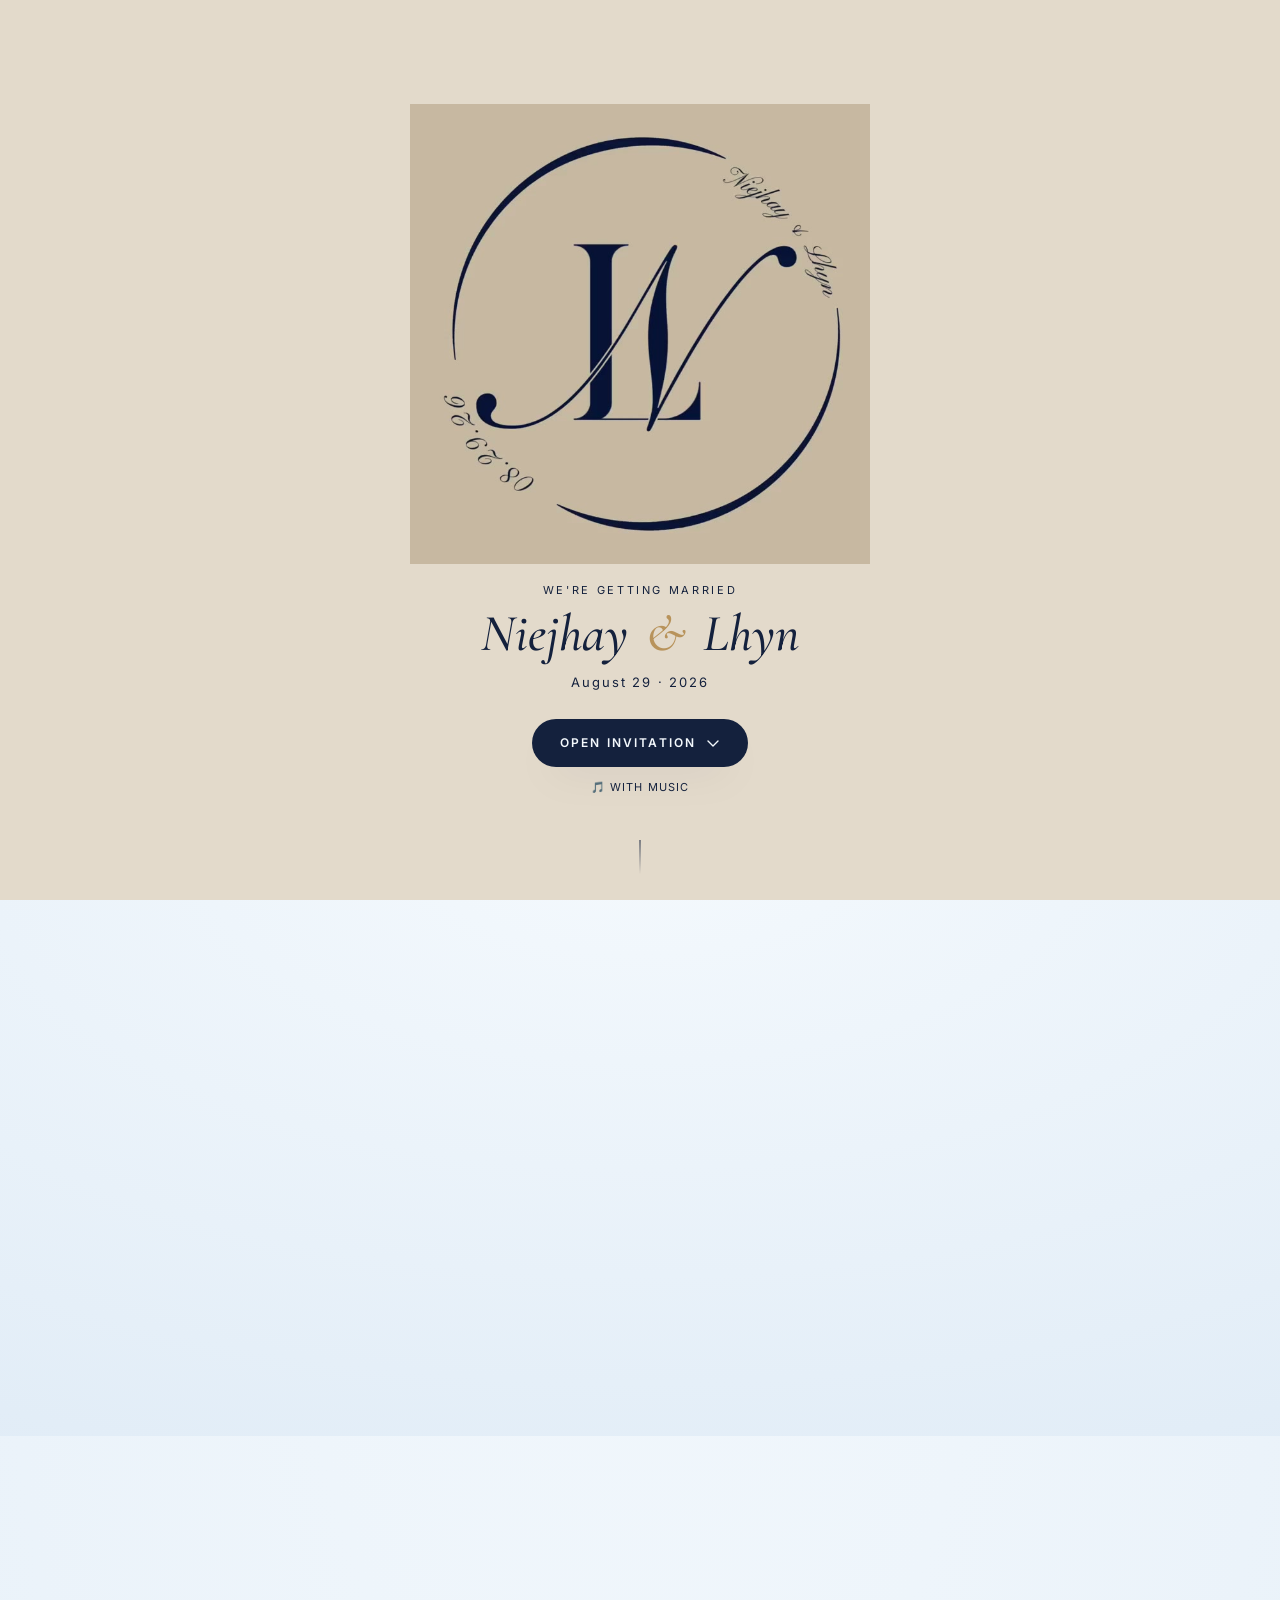
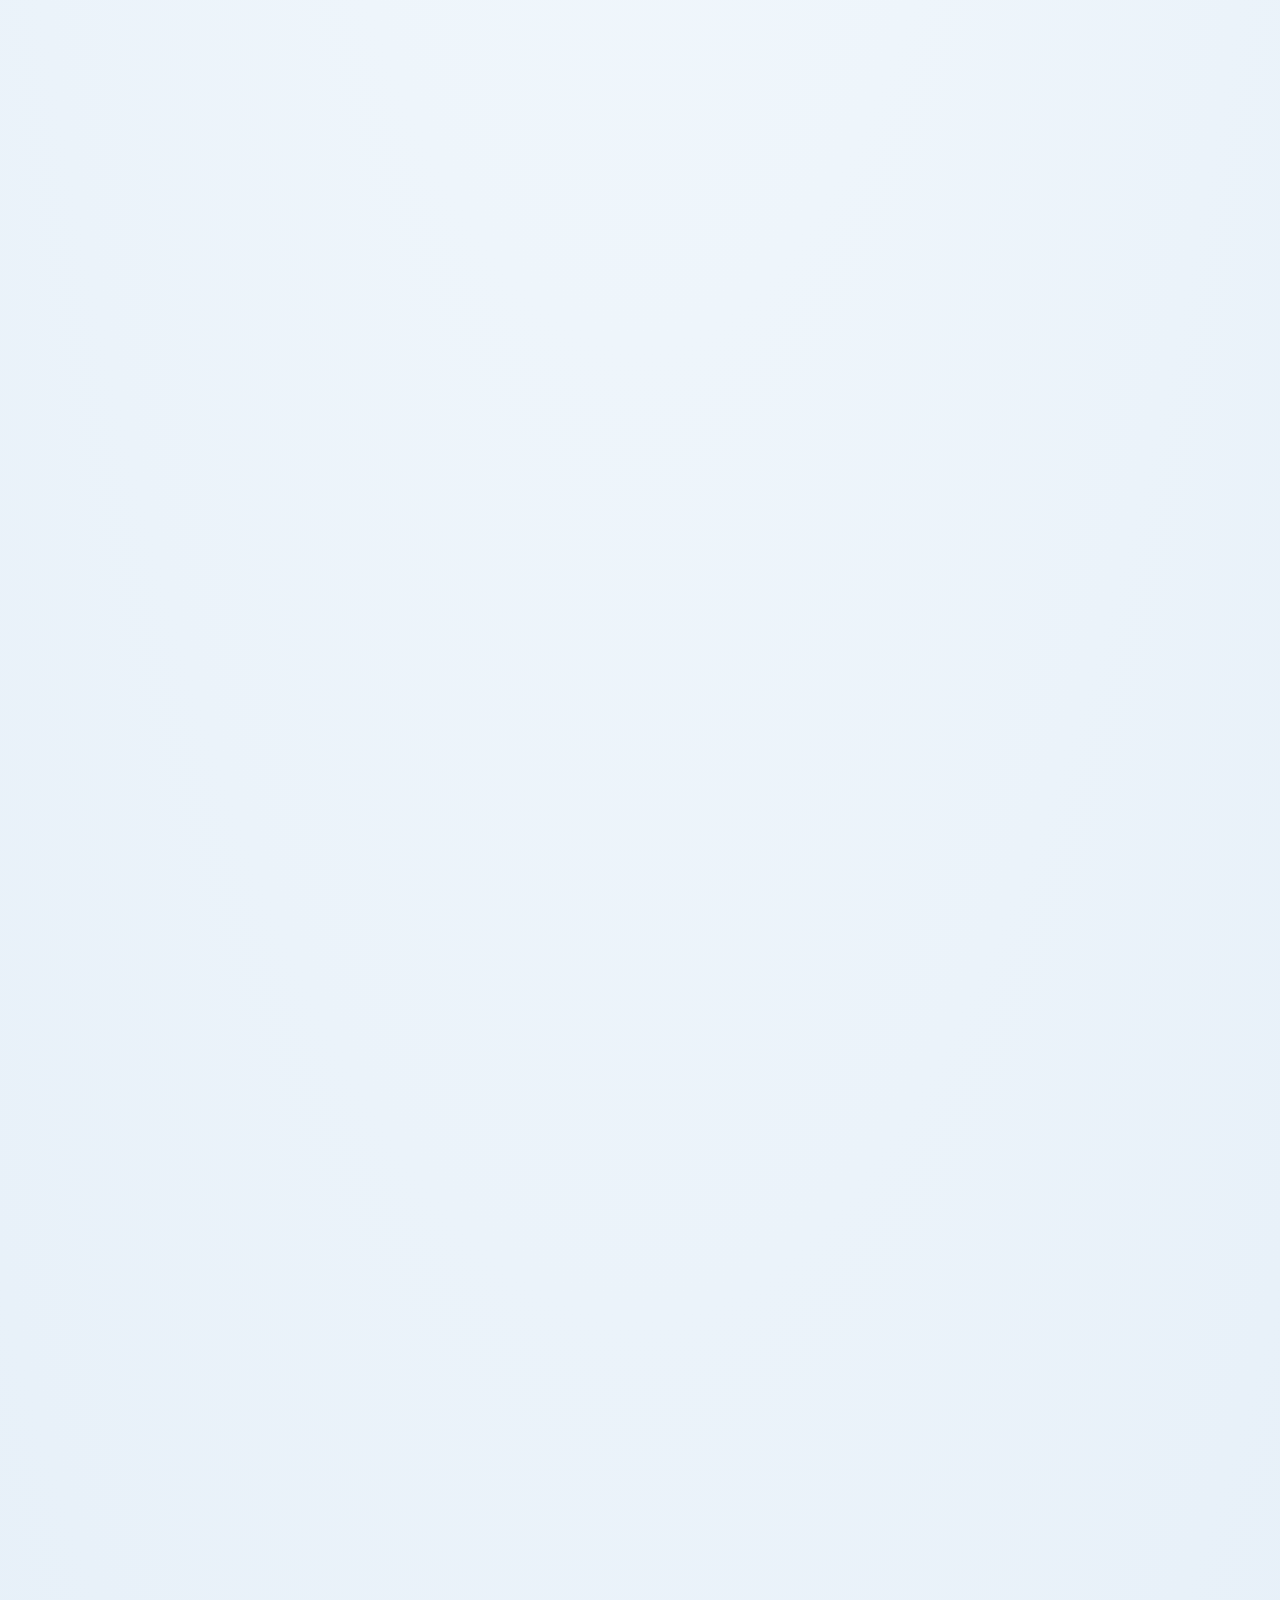
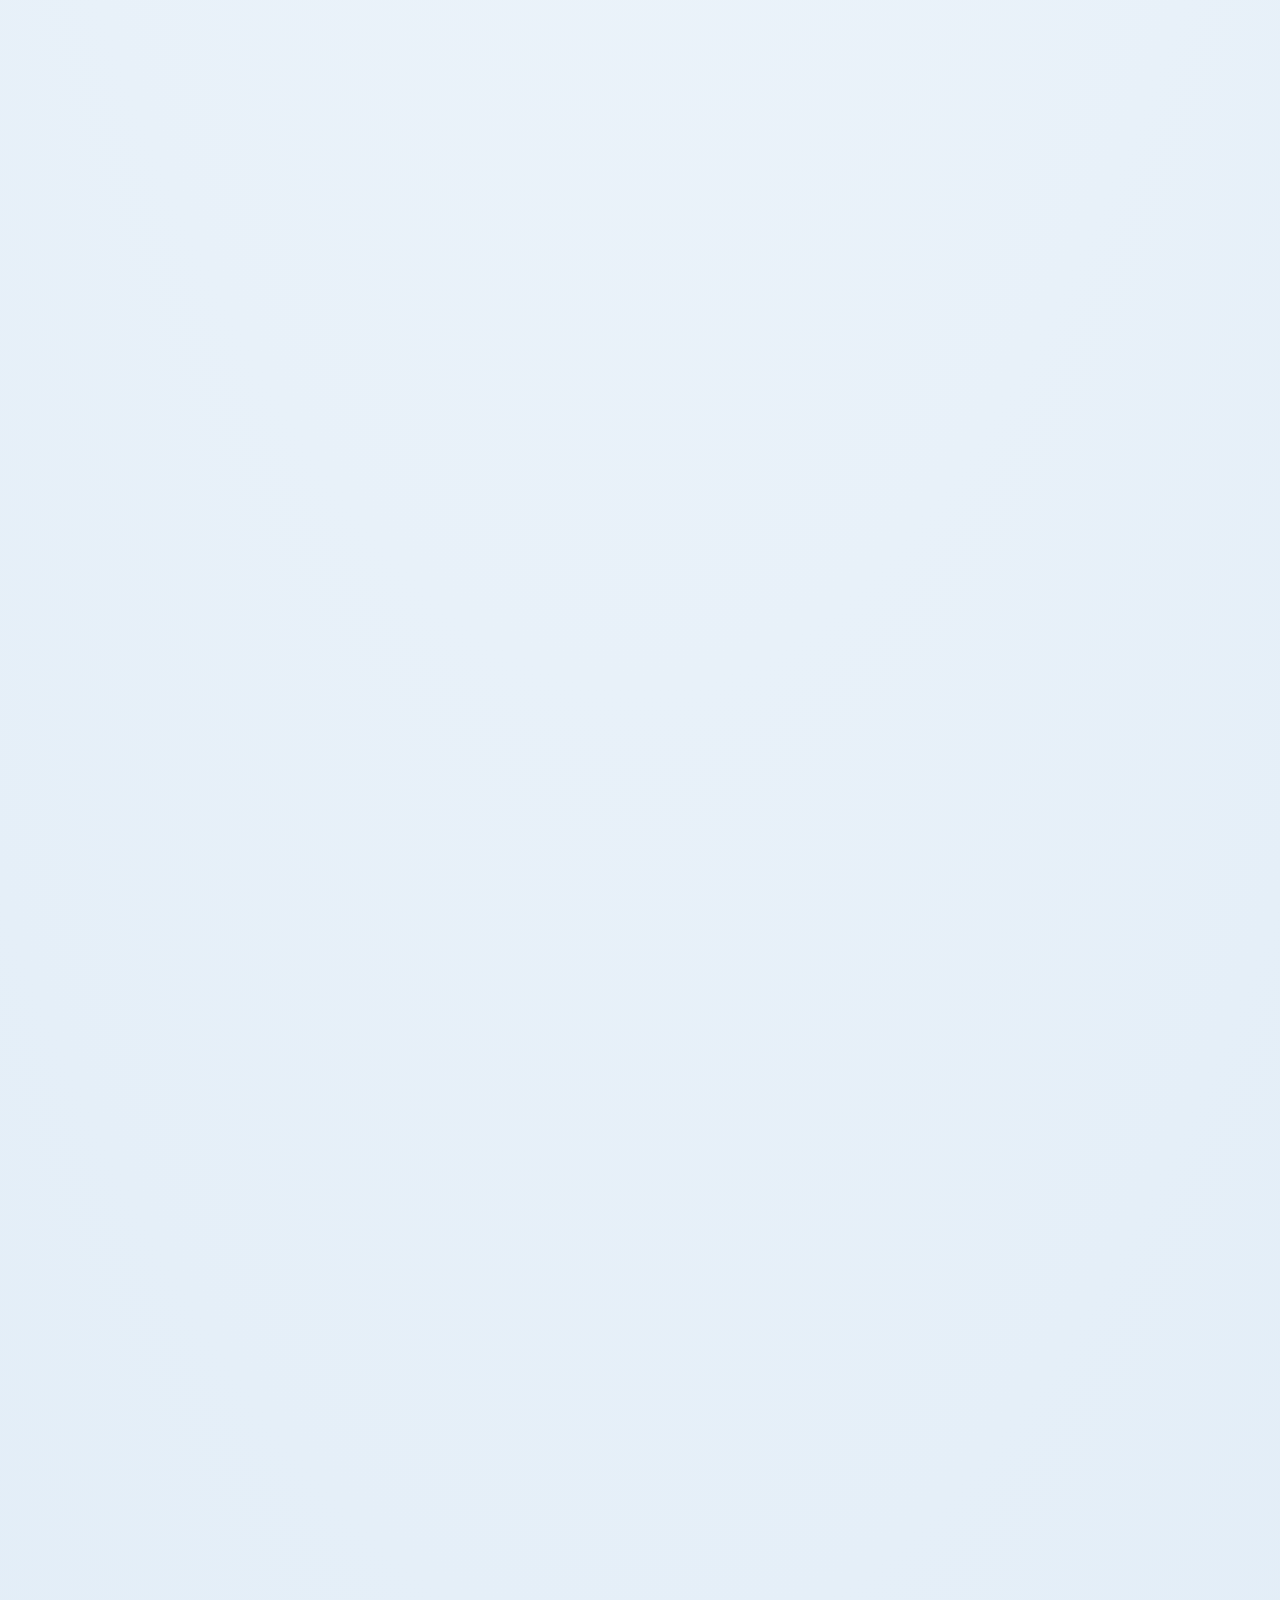
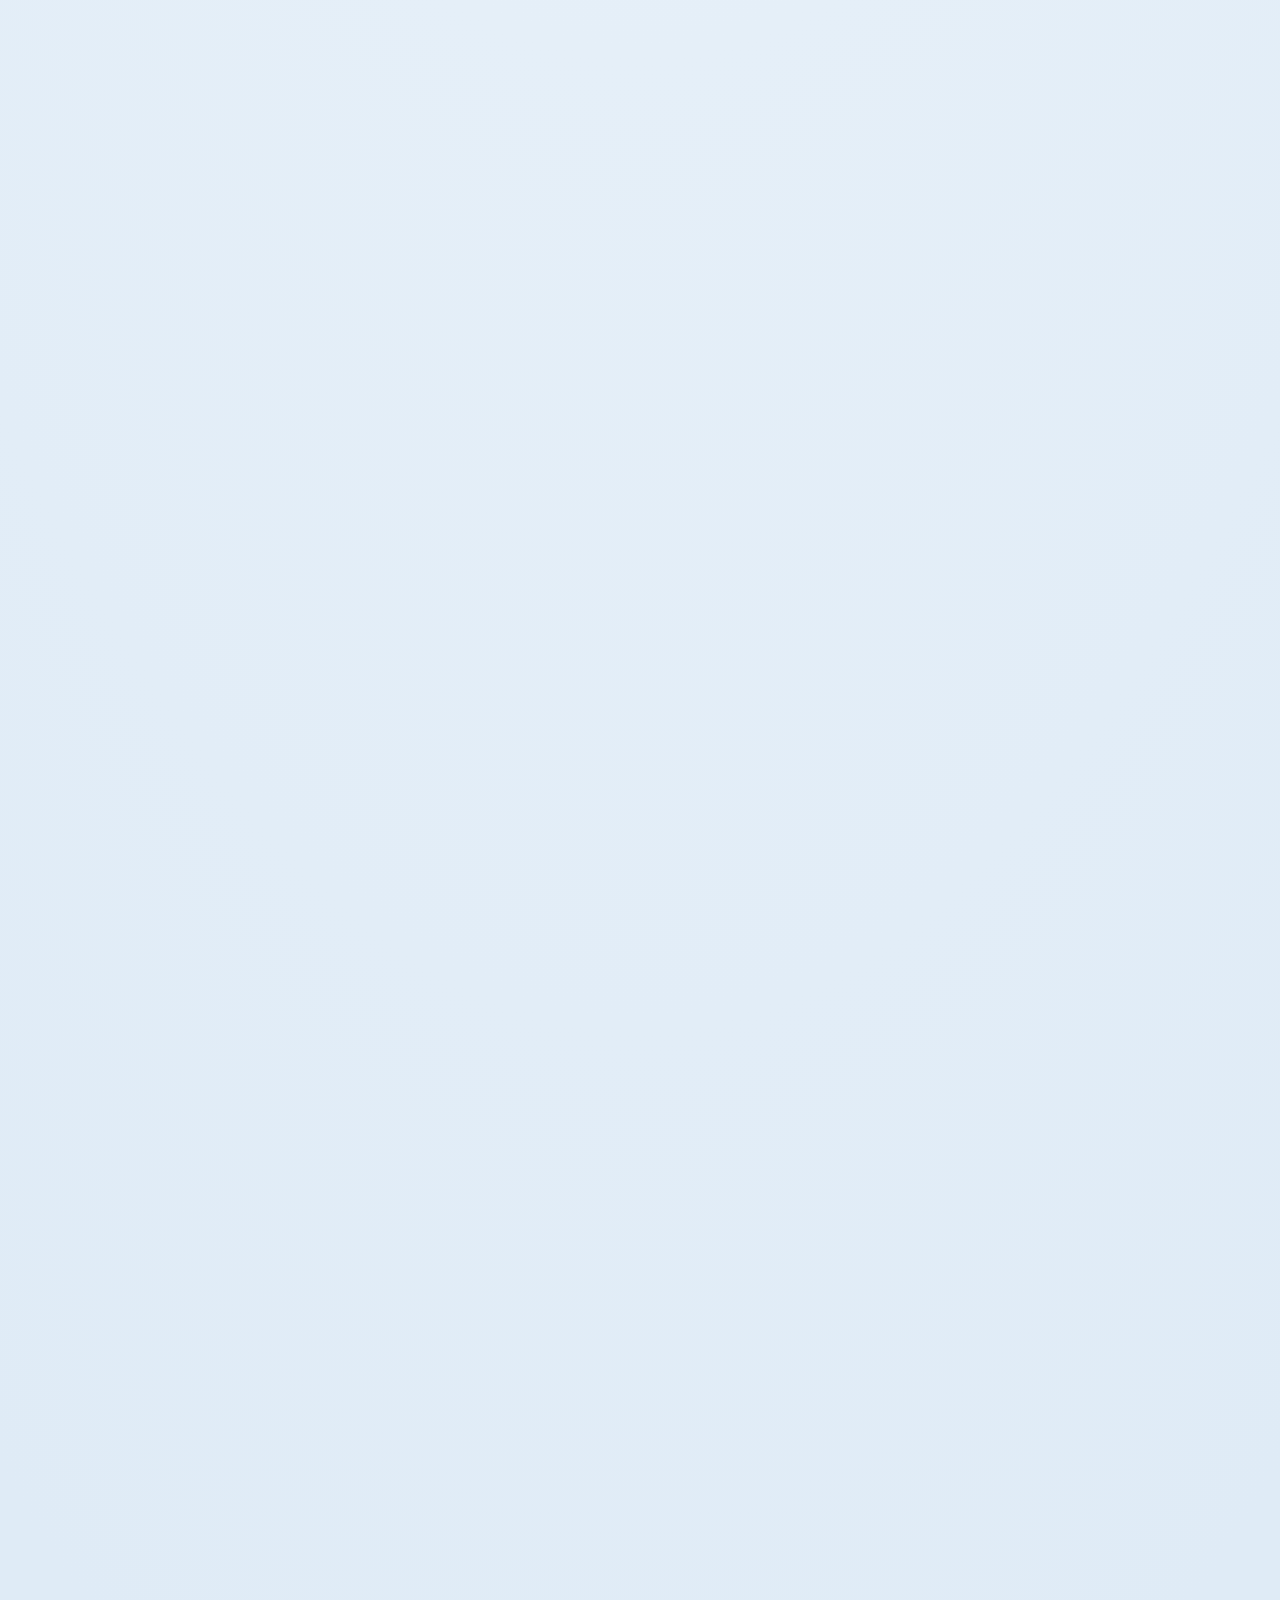
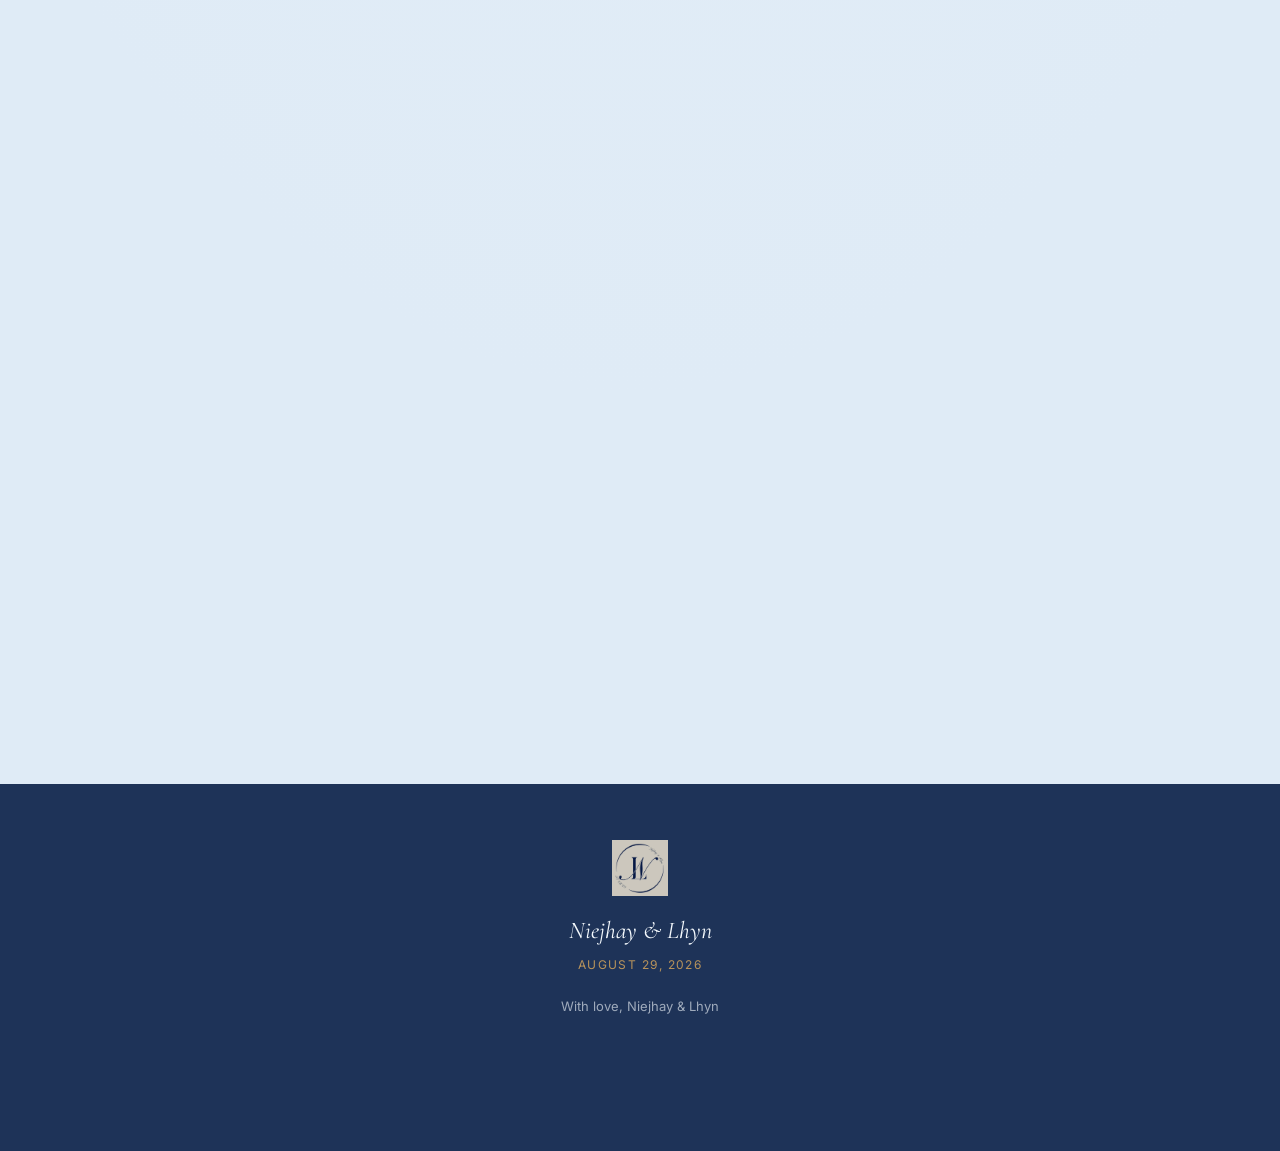
==== commit 30d790e9: "Update index.html" ====
--- a/assets/index.html
+++ b/assets/index.html
@@ -84,7 +84,8 @@
     <a href="#invitation" data-nav>Home</a>
     <a href="#story" data-nav>Our Story</a>
     <a href="#day" data-nav>The Day</a>
-    <a href="#dresscode" data-nav>Dress Code</a>
+    <a href="#dresscode" data-nav>Attire</a>
+    <a href="#dresscode" data-nav>Gift Guide</a>
     <a href="#rsvp" data-nav>RSVP</a>
   </nav>
 </header>
@@ -104,7 +105,8 @@
         <p class="invite__parents-names">Mr. Oscar P. Manalansan ✞ &amp; Mrs. Florencia C. Manalansan</p>
       </div>
 
-            <p class="invite__line">We joyfully invite you to celebrate our wedding</p>
+      
+       <div class="invite__line" style="margin-top: 40px;"> We joyfully invite you to celebrate our wedding </div>
 
       
       <div class="arc-divider" aria-hidden="true">
@@ -156,7 +158,7 @@
       <article class="day__card">
         <span class="day__tag">Reception</span>
         <p class="day__time">Following the Ceremony</p>
-        <h3>Coastal Grove Clubhouse</h3>
+        <h3>Coastal Grove Club House</h3>
         <p class="day__place">Kaparangan, Orani, Bataan, Philippines</p>
         <a class="btn btn--outline" href="https://www.google.com/maps/search/?api=1&query=Clubhouse+Coastal+Grove%2C+Kaparangan%2C+Orani%2C+Bataan%2C+Philippines" target="_blank" rel="noopener">
           Get Directions
@@ -172,7 +174,7 @@
     <p class="snapshare__note">Got a great shot of the celebration? Upload it straight to our shared gallery, or share it on your own feed — just tag it so we can find it too.</p>
 
     <p class="snapshare__hashtag">
-      <span id="weddingHashtag">#NiejhayAndLhynWedding2026</span>
+      <span id="weddingHashtag">#NIEJHAYfoundhismamahaLHYN</span>
       <button type="button" id="copyHashtagBtn" class="btn btn--outline-dark btn--small">Copy</button>
     </p>
 
@@ -253,7 +255,7 @@
   <section id="rsvp" class="rsvp reveal-on-scroll">
     <p class="eyebrow eyebrow--light">RSVP</p>
     <h2 class="section-title section-title--light">Join Our Celebration</h2>
-    <p class="rsvp__note">We would be honored to celebrate this special day with you. Kindly respond by <strong>August 1, 2026</strong>.</p>
+    <p class="rsvp__note">We would be honored to celebrate this special day with you. Kindly respond by <strong>August 20, 2026</strong>.</p>
 
     <form id="rsvpForm" class="rsvp__form" data-endpoint="https://script.google.com/macros/s/AKfycby-TQHyM-8qvkkJQVbPpMEMi5qSR6QJcga-lsAqC12jmJh33FX3-Oh2INZt3fzkDX3a/exec">
       <input type="hidden" name="formType" value="rsvp">
